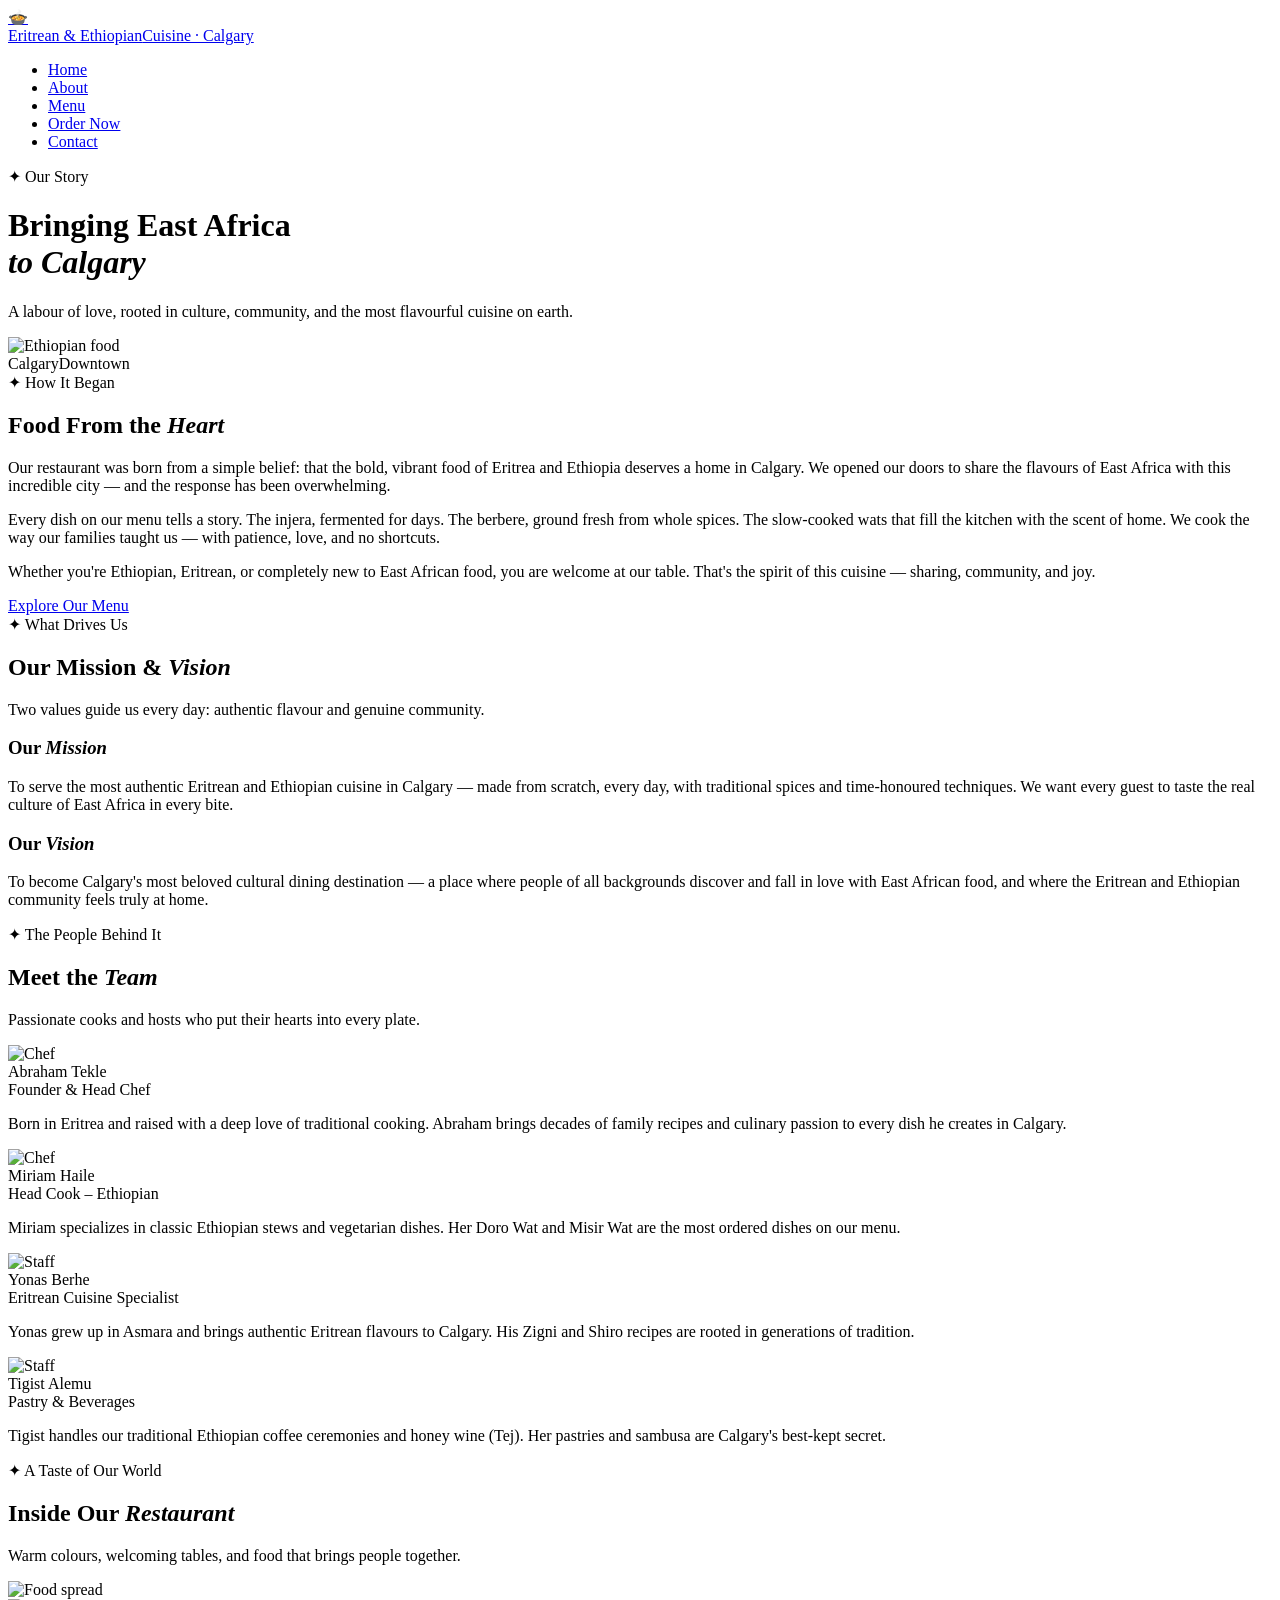
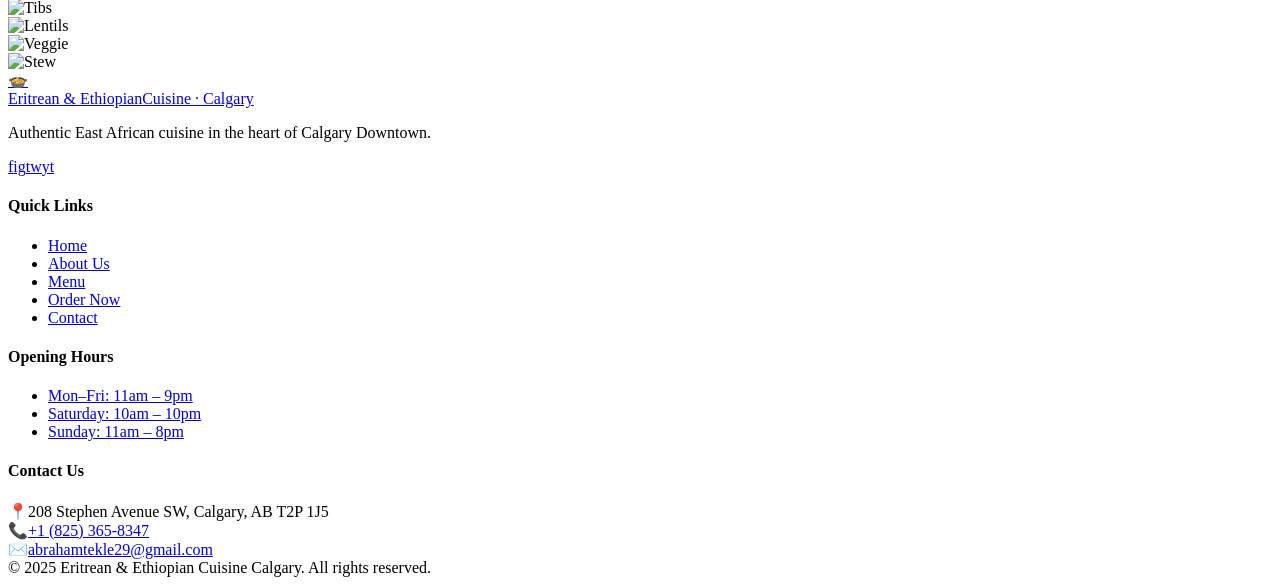
==== about.html @ 9008c28e "Add files via upload" ====
<!DOCTYPE html>
<html lang="en">
<head>
<link rel="stylesheet" href="css/style.css">


<meta charset="UTF-8">
<meta name="viewport" content="width=device-width, initial-scale=1.0">
<title>About Us — Eritrean & Ethiopian Cuisine</title>

</head>
<body>
<nav class="nav" id="nav">
  <a href="index.html" class="logo"><div class="logo-mark">🍲</div><div class="logo-text"><span class="logo-main">Eritrean & Ethiopian</span><span class="logo-sub">Cuisine · Calgary</span></div></a>
  <ul class="nav-links" id="navLinks">
    <li><a href="index.html">Home</a></li><li><a href="about.html" class="active">About</a></li>
    <li><a href="menu.html">Menu</a></li><li><a href="order.html" class="nav-cta">Order Now</a></li><li><a href="contact.html">Contact</a></li>
  </ul>
  <div class="hamburger" onclick="document.getElementById('navLinks').classList.toggle('open')"><span></span><span></span><span></span></div>
</nav>
<div class="flag-stripe"></div>

<div class="page-hero">
  <div class="eyebrow">✦ Our Story</div>
  <h1>Bringing East Africa<br><em>to Calgary</em></h1>
  <p>A labour of love, rooted in culture, community, and the most flavourful cuisine on earth.</p>
</div>

<!-- STORY -->
<section style="background:var(--bg);">
  <div class="story-layout">
    <div class="story-img-wrap reveal">
      <img src="images/hero-bg.jpg" alt="Ethiopian food">
      <div class="story-floater"><span class="num">Calgary</span><span class="lbl">Downtown</span></div>
    </div>
    <div class="story-text reveal">
      <div class="eyebrow">✦ How It Began</div>
      <h2 class="sh">Food From the <em>Heart</em></h2>
      <p>Our restaurant was born from a simple belief: that the bold, vibrant food of Eritrea and Ethiopia deserves a home in Calgary. We opened our doors to share the flavours of East Africa with this incredible city — and the response has been overwhelming.</p>
      <p>Every dish on our menu tells a story. The injera, fermented for days. The berbere, ground fresh from whole spices. The slow-cooked wats that fill the kitchen with the scent of home. We cook the way our families taught us — with patience, love, and no shortcuts.</p>
      <p>Whether you're Ethiopian, Eritrean, or completely new to East African food, you are welcome at our table. That's the spirit of this cuisine — sharing, community, and joy.</p>
      <a href="menu.html" class="btn btn-red" style="margin-top:12px;">Explore Our Menu</a>
    </div>
  </div>
</section>

<!-- MISSION & VISION -->
<section style="background:var(--bg2);">
  <div class="eyebrow reveal">✦ What Drives Us</div>
  <h2 class="sh reveal">Our Mission & <em>Vision</em></h2>
  <p class="section-sub reveal">Two values guide us every day: authentic flavour and genuine community.</p>
  <div class="values-grid">
    <div class="val-card reveal"><h3>Our <em>Mission</em></h3><p>To serve the most authentic Eritrean and Ethiopian cuisine in Calgary — made from scratch, every day, with traditional spices and time-honoured techniques. We want every guest to taste the real culture of East Africa in every bite.</p></div>
    <div class="val-card reveal"><h3>Our <em>Vision</em></h3><p>To become Calgary's most beloved cultural dining destination — a place where people of all backgrounds discover and fall in love with East African food, and where the Eritrean and Ethiopian community feels truly at home.</p></div>
  </div>
</section>

<!-- TEAM -->
<section style="background:var(--bg);">
  <div class="eyebrow reveal">✦ The People Behind It</div>
  <h2 class="sh reveal">Meet the <em>Team</em></h2>
  <p class="section-sub reveal">Passionate cooks and hosts who put their hearts into every plate.</p>
  <div class="team-grid">
    <div class="team-card reveal">
      <div class="team-img"><img src="images/chef-1.jpg" alt="Chef" loading="lazy"></div>
      <div class="team-body"><div class="team-name">Abraham Tekle</div><div class="team-role">Founder & Head Chef</div><p class="team-bio">Born in Eritrea and raised with a deep love of traditional cooking. Abraham brings decades of family recipes and culinary passion to every dish he creates in Calgary.</p></div>
    </div>
    <div class="team-card reveal">
      <div class="team-img"><img src="images/chef-2.jpg" alt="Chef" loading="lazy"></div>
      <div class="team-body"><div class="team-name">Miriam Haile</div><div class="team-role">Head Cook – Ethiopian</div><p class="team-bio">Miriam specializes in classic Ethiopian stews and vegetarian dishes. Her Doro Wat and Misir Wat are the most ordered dishes on our menu.</p></div>
    </div>
    <div class="team-card reveal">
      <div class="team-img"><img src="images/chef-3.jpg" alt="Staff" loading="lazy"></div>
      <div class="team-body"><div class="team-name">Yonas Berhe</div><div class="team-role">Eritrean Cuisine Specialist</div><p class="team-bio">Yonas grew up in Asmara and brings authentic Eritrean flavours to Calgary. His Zigni and Shiro recipes are rooted in generations of tradition.</p></div>
    </div>
    <div class="team-card reveal">
      <div class="team-img"><img src="images/chef-4.jpg" alt="Staff" loading="lazy"></div>
      <div class="team-body"><div class="team-name">Tigist Alemu</div><div class="team-role">Pastry & Beverages</div><p class="team-bio">Tigist handles our traditional Ethiopian coffee ceremonies and honey wine (Tej). Her pastries and sambusa are Calgary's best-kept secret.</p></div>
    </div>
  </div>
</section>

<!-- GALLERY -->
<section style="background:var(--bg2);">
  <div class="eyebrow reveal">✦ A Taste of Our World</div>
  <h2 class="sh reveal">Inside Our <em>Restaurant</em></h2>
  <p class="section-sub reveal">Warm colours, welcoming tables, and food that brings people together.</p>
  <div class="gallery-grid">
    <div class="gal-item reveal"><img src="images/hero-bg.jpg" alt="Food spread" loading="lazy"></div>
    <div class="gal-item reveal"><img src="images/tibs.jpg" alt="Tibs" loading="lazy"></div>
    <div class="gal-item reveal"><img src="images/misir-wat.jpg" alt="Lentils" loading="lazy"></div>
    <div class="gal-item reveal"><img src="images/veggie-combo.jpg" alt="Veggie" loading="lazy"></div>
    <div class="gal-item reveal"><img src="images/shiro.jpg" alt="Stew" loading="lazy"></div>
  </div>
</section>

<footer>
  <div class="footer-grid">
    <div class="footer-brand"><a href="index.html" class="logo"><div class="logo-mark">🍲</div><div class="logo-text"><span class="logo-main">Eritrean & Ethiopian</span><span class="logo-sub">Cuisine · Calgary</span></div></a><p>Authentic East African cuisine in the heart of Calgary Downtown.</p><div class="socials"><a href="#">f</a><a href="#">ig</a><a href="#">tw</a><a href="#">yt</a></div></div>
    <div class="footer-col"><h4>Quick Links</h4><ul><li><a href="index.html">Home</a></li><li><a href="about.html">About Us</a></li><li><a href="menu.html">Menu</a></li><li><a href="order.html">Order Now</a></li><li><a href="contact.html">Contact</a></li></ul></div>
    <div class="footer-col"><h4>Opening Hours</h4><ul><li><a href="#">Mon–Fri: 11am – 9pm</a></li><li><a href="#">Saturday: 10am – 10pm</a></li><li><a href="#">Sunday: 11am – 8pm</a></li></ul></div>
    <div class="footer-col"><h4>Contact Us</h4><div class="fci"><span class="ico">📍</span><span>208 Stephen Avenue SW, Calgary, AB T2P 1J5</span></div><div class="fci"><span class="ico">📞</span><span><a href="tel:+18253658347">+1 (825) 365-8347</a></span></div><div class="fci"><span class="ico">✉️</span><span><a href="mailto:abrahamtekle29@gmail.com">abrahamtekle29@gmail.com</a></span></div></div>
  </div>
  <div class="footer-bottom"><span>© 2025 Eritrean & Ethiopian Cuisine Calgary. All rights reserved.</span></div>
</footer>
<script>
const nav=document.getElementById('nav');window.addEventListener('scroll',()=>nav.classList.toggle('scrolled',scrollY>50));
const obs=new IntersectionObserver(e=>e.forEach((el,i)=>{if(el.isIntersecting)setTimeout(()=>el.target.classList.add('in'),i*80);}),{threshold:.1});
document.querySelectorAll('.reveal').forEach(el=>obs.observe(el));
</script>
</body>
</html>
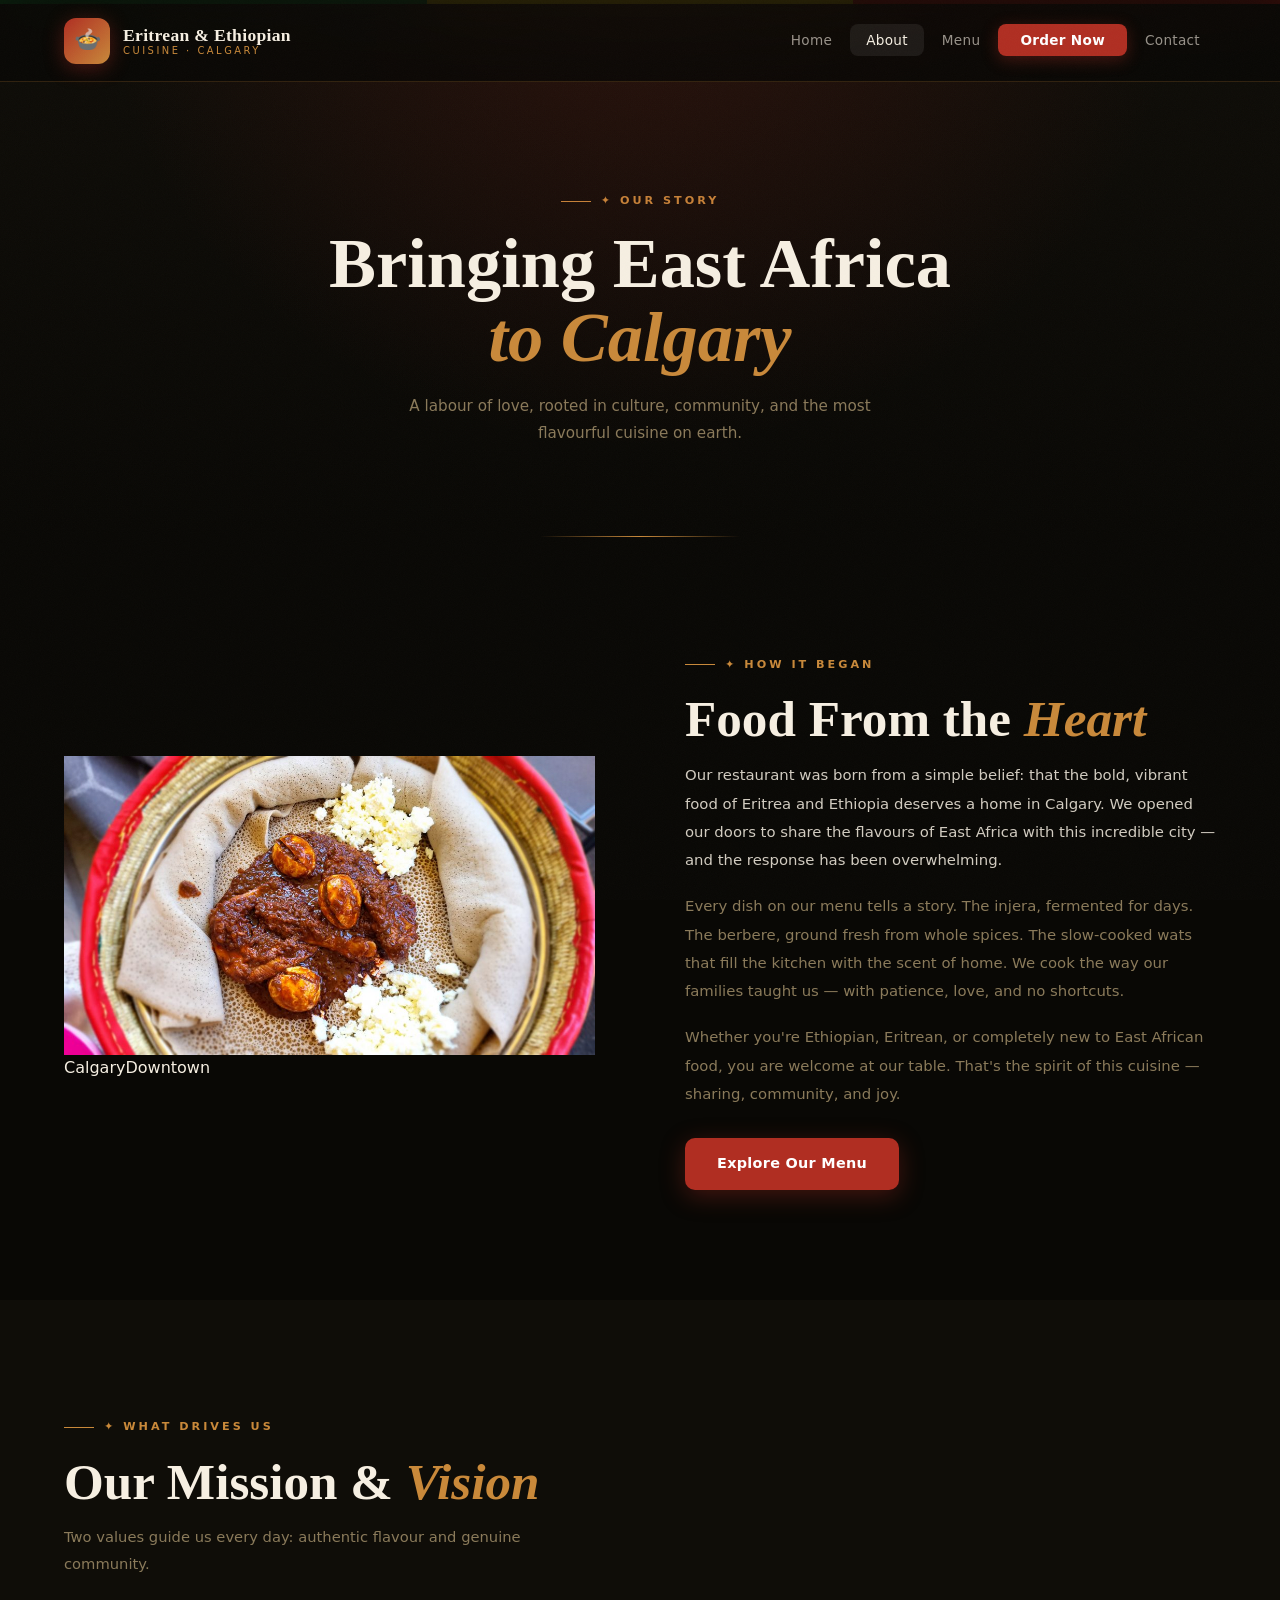
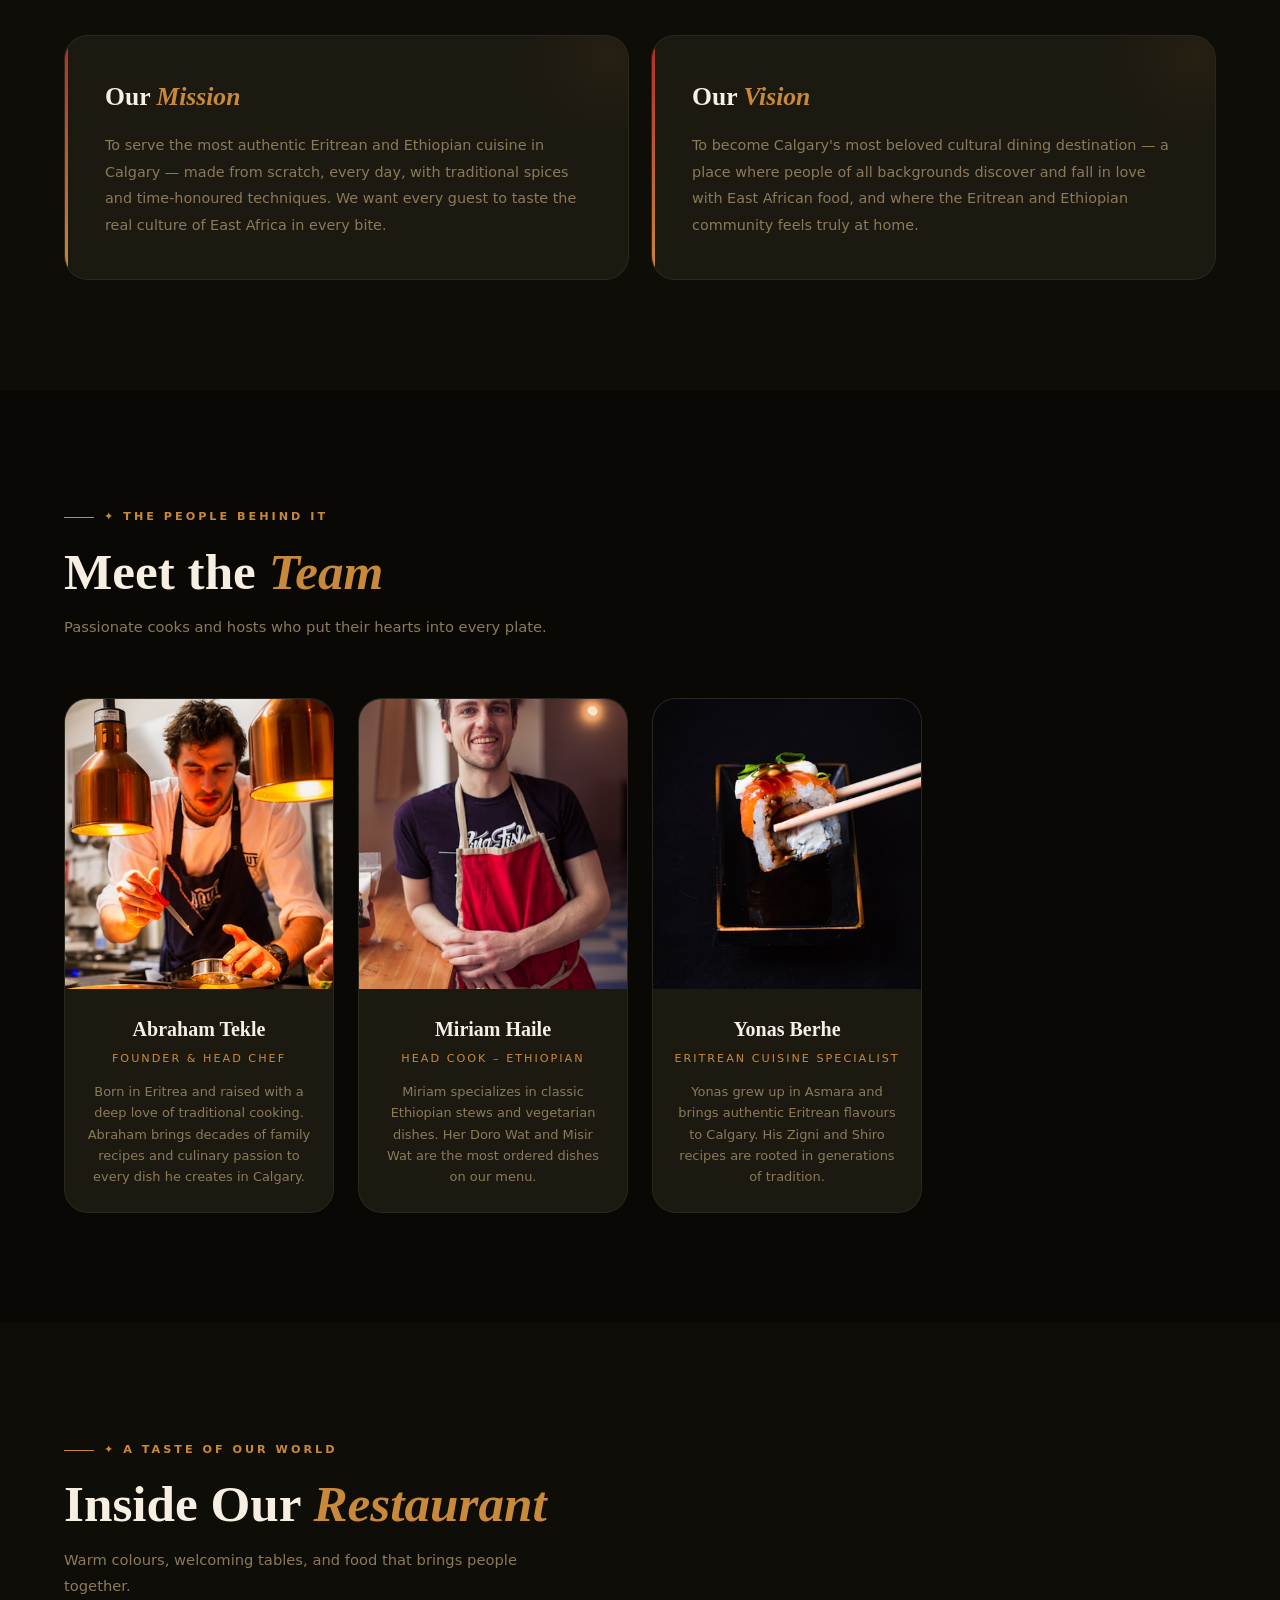
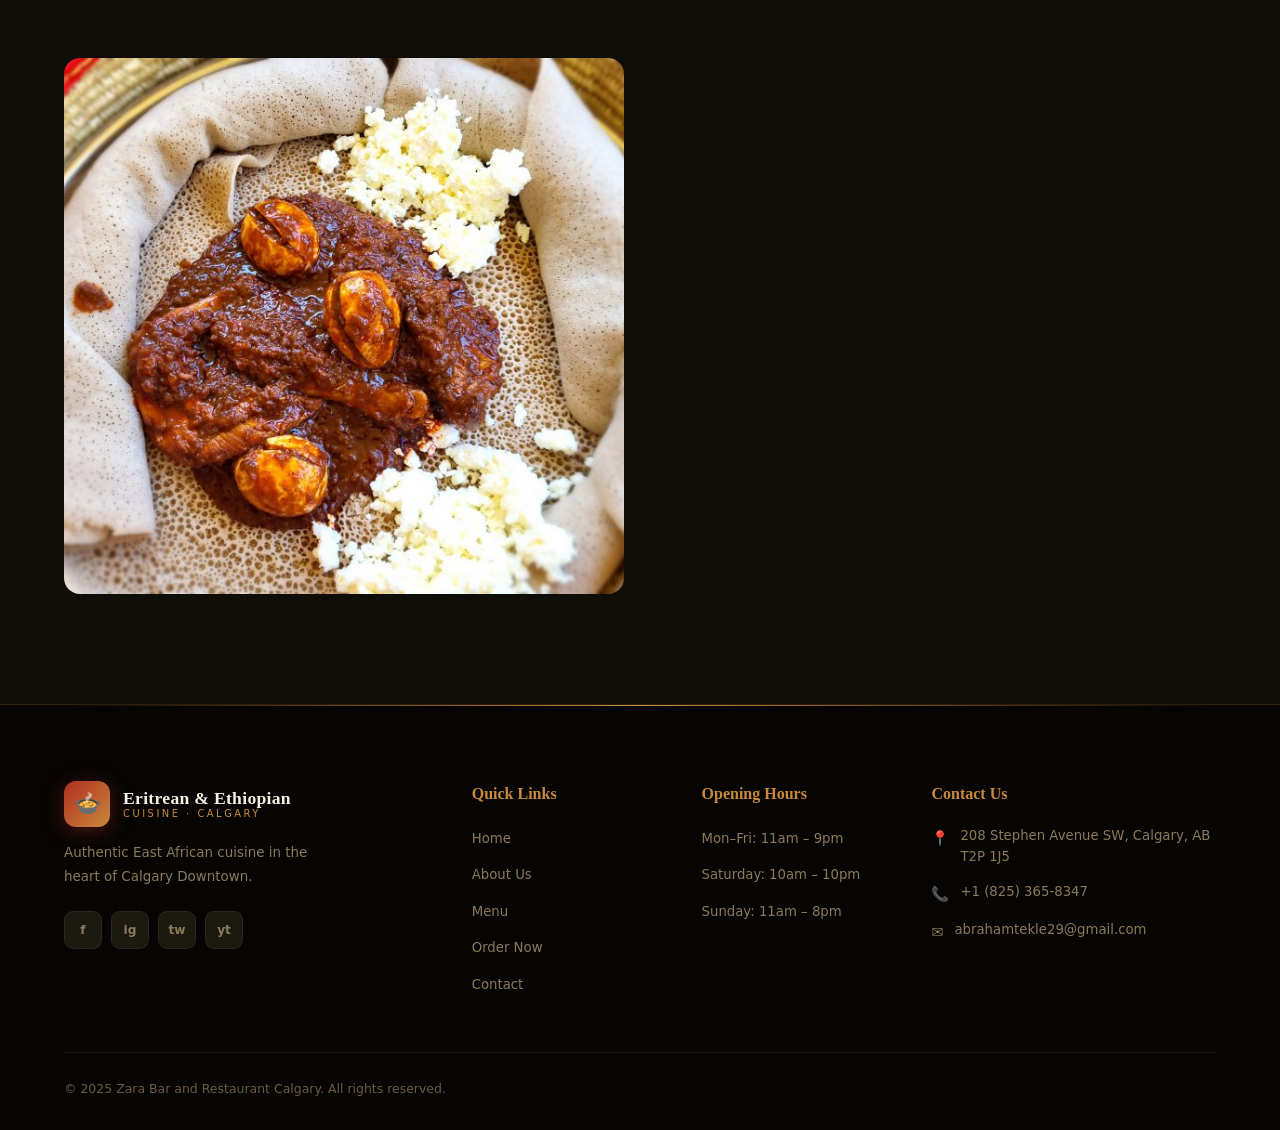
==== commit 0ee2821e: "Update title and footer text in about.html" ====
--- a/about.html
+++ b/about.html
@@ -6,7 +6,7 @@
 
 <meta charset="UTF-8">
 <meta name="viewport" content="width=device-width, initial-scale=1.0">
-<title>About Us — Eritrean & Ethiopian Cuisine</title>
+<title>About Us — Zara Bar and Restaurant Calgary</title>
 
 </head>
 <body>
@@ -30,7 +30,7 @@
 <section style="background:var(--bg);">
   <div class="story-layout">
     <div class="story-img-wrap reveal">
-      <img src="images/hero-bg.jpg" alt="Ethiopian food">
+      <img src="images/hero-bg.jpg" alt="Eritrean food">
       <div class="story-floater"><span class="num">Calgary</span><span class="lbl">Downtown</span></div>
     </div>
     <div class="story-text reveal">
@@ -101,7 +101,7 @@
     <div class="footer-col"><h4>Opening Hours</h4><ul><li><a href="#">Mon–Fri: 11am – 9pm</a></li><li><a href="#">Saturday: 10am – 10pm</a></li><li><a href="#">Sunday: 11am – 8pm</a></li></ul></div>
     <div class="footer-col"><h4>Contact Us</h4><div class="fci"><span class="ico">📍</span><span>208 Stephen Avenue SW, Calgary, AB T2P 1J5</span></div><div class="fci"><span class="ico">📞</span><span><a href="tel:+18253658347">+1 (825) 365-8347</a></span></div><div class="fci"><span class="ico">✉️</span><span><a href="mailto:abrahamtekle29@gmail.com">abrahamtekle29@gmail.com</a></span></div></div>
   </div>
-  <div class="footer-bottom"><span>© 2025 Eritrean & Ethiopian Cuisine Calgary. All rights reserved.</span></div>
+  <div class="footer-bottom"><span>© 2025 Zara Bar and Restaurant Calgary. All rights reserved.</span></div>
 </footer>
 <script>
 const nav=document.getElementById('nav');window.addEventListener('scroll',()=>nav.classList.toggle('scrolled',scrollY>50));
--- a/css/style.css
+++ b/css/style.css
@@ -0,0 +1,547 @@
+/* ============================================================
+   Eritrean & Ethiopian Cuisine — Calgary
+   style.css  |  All pages
+   ============================================================ */
+
+@import url('https://fonts.googleapis.com/css2?family=Playfair+Display:ital,wght@0,400;0,600;0,700;0,900;1,400;1,700&family=Jost:wght@300;400;500;600&display=swap');
+
+/* ── VARIABLES ── */
+:root {
+  --bg:        #090805;
+  --bg2:       #0f0d08;
+  --bg3:       #161310;
+  --card:      #1c1910;
+  --card2:     #221f14;
+  --gold:      #c9893a;
+  --gold-lt:   #e8b86a;
+  --gold-dim:  rgba(201,137,58,.15);
+  --red:       #b02e22;
+  --red-dk:    #8a2318;
+  --red-dim:   rgba(176,46,34,.15);
+  --green:     #2a5424;
+  --cream:     #f6efe2;
+  --cream2:    #e8dcc8;
+  --muted:     #8a7a5a;
+  --muted2:    #6a5c42;
+  --border:    rgba(201,137,58,.2);
+  --border2:   rgba(255,255,255,.06);
+  --border3:   rgba(255,255,255,.03);
+  --font-d:    'Playfair Display', Georgia, serif;
+  --font-b:    'Jost', system-ui, sans-serif;
+  --r:         16px;
+  --r2:        24px;
+  --shadow:    0 32px 80px rgba(0,0,0,.6);
+  --shadow2:   0 8px 32px rgba(0,0,0,.4);
+}
+
+/* ── RESET ── */
+*, *::before, *::after { margin: 0; padding: 0; box-sizing: border-box; }
+html  { scroll-behavior: smooth; }
+body  {
+  font-family: var(--font-b);
+  background: var(--bg);
+  color: var(--cream);
+  line-height: 1.65;
+  overflow-x: hidden;
+}
+img    { display: block; max-width: 100%; }
+a      { text-decoration: none; color: inherit; }
+button { font-family: var(--font-b); cursor: pointer; }
+
+::-webkit-scrollbar        { width: 5px; }
+::-webkit-scrollbar-track  { background: var(--bg); }
+::-webkit-scrollbar-thumb  { background: var(--gold); border-radius: 3px; }
+
+/* ── NOISE GRAIN OVERLAY ── */
+body::before {
+  content: '';
+  position: fixed;
+  inset: 0;
+  z-index: 9999;
+  pointer-events: none;
+  opacity: .025;
+  background-image: url("data:image/svg+xml,%3Csvg viewBox='0 0 256 256' xmlns='http://www.w3.org/2000/svg'%3E%3Cfilter id='n'%3E%3CfeTurbulence type='fractalNoise' baseFrequency='0.85' numOctaves='4' stitchTiles='stitch'/%3E%3C/filter%3E%3Crect width='100%25' height='100%25' filter='url(%23n)'/%3E%3C/svg%3E");
+  background-size: 200px;
+}
+
+/* ── NAVBAR ── */
+.nav {
+  position: fixed; top: 0; left: 0; right: 0; z-index: 900;
+  display: flex; align-items: center; justify-content: space-between;
+  padding: 0 5%; height: 82px;
+  background: rgba(9,8,5,.82);
+  backdrop-filter: blur(28px);
+  border-bottom: 1px solid var(--border);
+  transition: height .35s, background .35s;
+}
+.nav.scrolled { height: 66px; background: rgba(9,8,5,.97); }
+
+.logo        { display: flex; align-items: center; gap: 13px; }
+.logo-mark   {
+  width: 46px; height: 46px; border-radius: 12px; flex-shrink: 0;
+  background: linear-gradient(135deg, var(--red), var(--gold));
+  display: flex; align-items: center; justify-content: center;
+  font-size: 22px;
+  box-shadow: 0 4px 20px rgba(176,46,34,.4);
+}
+.logo-text   { display: flex; flex-direction: column; line-height: 1.15; }
+.logo-main   { font-family: var(--font-d); font-size: 1.1rem; font-weight: 700; color: var(--cream); letter-spacing: .3px; }
+.logo-sub    { font-size: .62rem; color: var(--gold); letter-spacing: 2.5px; text-transform: uppercase; font-weight: 500; }
+
+.nav-links   { display: flex; align-items: center; gap: 2px; list-style: none; }
+.nav-links a {
+  font-size: .85rem; font-weight: 500; letter-spacing: .3px;
+  color: rgba(246,239,226,.6); padding: 8px 16px; border-radius: 8px;
+  transition: color .2s, background .2s;
+}
+.nav-links a:hover,
+.nav-links a.active { color: var(--cream); background: rgba(255,255,255,.07); }
+.nav-cta            { background: var(--red) !important; color: #fff !important; padding: 8px 22px !important; font-weight: 600 !important; border-radius: 8px; box-shadow: 0 4px 16px rgba(176,46,34,.35); }
+.nav-cta:hover      { background: var(--red-dk) !important; transform: translateY(-1px); box-shadow: 0 6px 20px rgba(176,46,34,.5) !important; }
+
+.hamburger      { display: none; flex-direction: column; gap: 5px; }
+.hamburger span { width: 22px; height: 2px; background: var(--cream); border-radius: 2px; transition: .3s; }
+
+/* ── FLAG STRIPE ── */
+.flag-stripe { height: 4px; background: linear-gradient(to right, #078930 33.33%, #FCDD09 33.33% 66.66%, #EF2118 66.66%); }
+
+/* ── SHARED SECTION ── */
+section { padding: 110px 5%; }
+
+.eyebrow        { display: inline-flex; align-items: center; gap: 10px; font-size: .7rem; font-weight: 600; letter-spacing: 3px; text-transform: uppercase; color: var(--gold); margin-bottom: 16px; }
+.eyebrow::before{ content: ''; width: 30px; height: 1px; background: var(--gold); }
+
+h2.sh    { font-family: var(--font-d); font-size: clamp(2.2rem, 4vw, 3.2rem); font-weight: 700; line-height: 1.12; margin-bottom: 14px; }
+h2.sh em { font-style: italic; color: var(--gold); }
+.section-sub { font-size: .92rem; color: var(--muted); max-width: 500px; font-weight: 300; margin-bottom: 58px; line-height: 1.8; }
+
+/* ── BUTTONS ── */
+.btn         { display: inline-flex; align-items: center; gap: 10px; padding: 14px 32px; border-radius: 10px; font-size: .9rem; font-weight: 600; letter-spacing: .3px; transition: all .28s; border: none; }
+.btn-red     { background: var(--red); color: #fff; box-shadow: 0 6px 24px rgba(176,46,34,.35); }
+.btn-red:hover   { background: var(--red-dk); transform: translateY(-3px); box-shadow: 0 12px 32px rgba(176,46,34,.5); }
+.btn-gold    { background: linear-gradient(135deg, var(--gold), var(--gold-lt)); color: var(--bg); font-weight: 700; box-shadow: 0 6px 24px rgba(201,137,58,.3); }
+.btn-gold:hover  { transform: translateY(-3px); box-shadow: 0 12px 32px rgba(201,137,58,.45); }
+.btn-outline { background: transparent; color: var(--cream); border: 1.5px solid rgba(246,239,226,.22); }
+.btn-outline:hover { border-color: var(--gold); color: var(--gold); transform: translateY(-2px); }
+
+/* ── PAGE HERO ── */
+.page-hero {
+  padding: 180px 5% 90px; text-align: center;
+  position: relative; overflow: hidden;
+  background: linear-gradient(to bottom, var(--bg2), var(--bg));
+}
+.page-hero::before {
+  content: ''; position: absolute; inset: 0;
+  background: radial-gradient(ellipse at 50% -10%, rgba(176,46,34,.18) 0%, transparent 60%);
+}
+.page-hero::after {
+  content: ''; position: absolute;
+  bottom: 0; left: 50%; transform: translateX(-50%);
+  width: 200px; height: 1px;
+  background: linear-gradient(to right, transparent, var(--gold), transparent);
+}
+.page-hero .eyebrow { justify-content: center; }
+.page-hero h1        { font-family: var(--font-d); font-size: clamp(2.8rem, 5.5vw, 4.5rem); font-weight: 900; position: relative; line-height: 1.05; }
+.page-hero h1 em     { font-style: italic; color: var(--gold); }
+.page-hero p         { color: var(--muted); font-size: .95rem; max-width: 520px; margin: 18px auto 0; line-height: 1.8; }
+
+/* ── HERO (home) ── */
+.hero     { min-height: 100vh; position: relative; display: flex; align-items: center; overflow: hidden; }
+.hero-bg  {
+  position: absolute; inset: 0; z-index: 0;
+  background:
+    linear-gradient(110deg, rgba(9,8,5,.97) 0%, rgba(9,8,5,.6) 50%, rgba(9,8,5,.88) 100%),
+    url('images/hero-bg.jpg') center/cover no-repeat;
+}
+.hero-glow {
+  position: absolute; inset: 0; z-index: 1;
+  background:
+    radial-gradient(ellipse at 8% 65%,  rgba(176,46,34,.22)  0%, transparent 48%),
+    radial-gradient(ellipse at 88% 12%, rgba(201,137,58,.14)  0%, transparent 42%),
+    radial-gradient(ellipse at 50% 100%, rgba(9,8,5,.8) 0%, transparent 50%);
+}
+.hero-content { position: relative; z-index: 2; padding: 150px 5% 80px; max-width: 760px; }
+
+.hero-tag {
+  display: inline-flex; align-items: center; gap: 8px;
+  background: rgba(201,137,58,.12); border: 1px solid rgba(201,137,58,.3);
+  border-radius: 50px; padding: 7px 18px;
+  font-size: .72rem; font-weight: 600; letter-spacing: 2px; text-transform: uppercase; color: var(--gold);
+  margin-bottom: 28px;
+  animation: fadeUp .7s ease both;
+}
+
+.hero h1        { font-family: var(--font-d); font-size: clamp(3.2rem, 7vw, 6.5rem); font-weight: 900; line-height: 1.0; margin-bottom: 8px; animation: fadeUp .7s .1s ease both; }
+.hero h1 em     { font-style: italic; color: var(--gold); display: block; }
+.hero h1 span   { color: rgba(246,239,226,.55); font-size: clamp(1.6rem, 3vw, 2.8rem); font-weight: 400; display: block; margin-top: 8px; font-style: normal; }
+.hero-sub       { font-size: 1.05rem; color: rgba(246,239,226,.62); max-width: 520px; margin: 22px 0 44px; font-weight: 300; line-height: 1.85; animation: fadeUp .7s .2s ease both; }
+.hero-btns      { display: flex; gap: 14px; flex-wrap: wrap; animation: fadeUp .7s .3s ease both; }
+
+.hero-stats {
+  position: absolute; right: 5%; bottom: 10%; z-index: 2;
+  display: flex; flex-direction: column; gap: 6px;
+  animation: fadeLeft .9s .4s ease both;
+}
+.hero-stats-inner {
+  background: rgba(22,19,16,.85); border: 1px solid var(--border);
+  border-radius: var(--r2); padding: 28px 30px;
+  backdrop-filter: blur(20px);
+  display: flex; gap: 40px;
+}
+.stat .num  { font-family: var(--font-d); font-size: 2.6rem; font-weight: 700; color: var(--gold); display: block; line-height: 1; }
+.stat .lbl  { font-size: .68rem; color: rgba(246,239,226,.4); text-transform: uppercase; letter-spacing: 1.5px; margin-top: 5px; }
+
+.hero-scroll {
+  position: absolute; bottom: 36px; left: 5%; z-index: 2;
+  display: flex; align-items: center; gap: 12px;
+  color: rgba(246,239,226,.3); font-size: .72rem; letter-spacing: 1.5px; text-transform: uppercase;
+  animation: fadeUp 1s .6s ease both;
+}
+.scroll-line {
+  width: 40px; height: 1px; background: rgba(246,239,226,.25);
+  animation: scrollPulse 2s ease infinite;
+}
+@keyframes scrollPulse { 0%,100%{width:40px;opacity:.25} 50%{width:65px;opacity:.7} }
+
+.hero-fade { position: absolute; bottom: 0; left: 0; right: 0; height: 120px; background: linear-gradient(to top, var(--bg2), transparent); z-index: 3; }
+
+/* ── FEATURED DISHES ── */
+.dishes-grid  { display: grid; grid-template-columns: repeat(auto-fill, minmax(300px,1fr)); gap: 24px; }
+.dish-card    {
+  background: var(--card); border: 1px solid var(--border2);
+  border-radius: var(--r2); overflow: hidden;
+  transition: transform .38s, border-color .38s, box-shadow .38s;
+  cursor: pointer;
+}
+.dish-card:hover { transform: translateY(-10px); border-color: var(--border); box-shadow: var(--shadow); }
+
+.dish-img       { height: 240px; overflow: hidden; position: relative; }
+.dish-img img   { width: 100%; height: 100%; object-fit: cover; transition: transform .55s; }
+.dish-card:hover .dish-img img { transform: scale(1.08); }
+.dish-img-overlay {
+  position: absolute; inset: 0;
+  background: linear-gradient(to top, rgba(9,8,5,.7) 0%, transparent 50%);
+}
+
+.badge-wrap  { position: absolute; top: 14px; left: 14px; display: flex; gap: 6px; z-index: 1; }
+.badge       { display: inline-block; font-size: .6rem; font-weight: 700; padding: 4px 11px; border-radius: 50px; text-transform: uppercase; letter-spacing: .8px; backdrop-filter: blur(8px); }
+.bp { background: rgba(176,46,34,.85); color: #fff; }
+.bn { background: rgba(42,84,36,.85); color: #fff; }
+.bs { background: rgba(196,82,0,.85); color: #fff; }
+.bv { background: rgba(42,84,36,.85); color: #fff; }
+.bc { background: rgba(201,137,58,.85); color: var(--bg); }
+
+.dish-body  { padding: 20px 22px; }
+.dish-name  { font-family: var(--font-d); font-size: 1.25rem; font-weight: 700; margin-bottom: 7px; }
+.dish-desc  { font-size: .83rem; color: var(--muted); margin-bottom: 18px; line-height: 1.6; }
+.dish-foot  { display: flex; align-items: center; justify-content: space-between; }
+.dish-price { font-family: var(--font-d); font-size: 1.6rem; font-weight: 700; color: var(--gold); }
+.add-btn    { background: var(--red-dim); border: 1px solid rgba(176,46,34,.35); color: var(--red); padding: 8px 18px; border-radius: 8px; font-size: .8rem; font-weight: 600; transition: .25s; }
+.add-btn:hover { background: var(--red); color: #fff; border-color: var(--red); transform: scale(1.04); }
+.view-all   { text-align: center; margin-top: 52px; }
+
+/* ── WHY CARDS ── */
+.why-grid  { display: grid; grid-template-columns: repeat(auto-fit, minmax(230px,1fr)); gap: 22px; }
+.why-card  {
+  background: var(--card); border: 1px solid var(--border2);
+  border-radius: var(--r2); padding: 38px 28px; text-align: center;
+  transition: transform .32s, border-color .32s, box-shadow .32s;
+  position: relative; overflow: hidden;
+}
+.why-card::before {
+  content: ''; position: absolute; bottom: 0; left: 0; right: 0;
+  height: 3px; background: linear-gradient(to right, var(--red), var(--gold));
+  transform: scaleX(0); transition: transform .35s;
+}
+.why-card:hover { border-color: var(--border); transform: translateY(-6px); box-shadow: var(--shadow2); }
+.why-card:hover::before { transform: scaleX(1); }
+.why-icon  { width: 68px; height: 68px; background: linear-gradient(135deg, var(--red-dim), var(--gold-dim)); border: 1px solid var(--border); border-radius: 18px; display: flex; align-items: center; justify-content: center; font-size: 28px; margin: 0 auto 22px; transition: transform .32s; }
+.why-card:hover .why-icon { transform: scale(1.1) rotate(5deg); }
+.why-card h3 { font-family: var(--font-d); font-size: 1.15rem; margin-bottom: 10px; font-weight: 700; }
+.why-card p  { font-size: .83rem; color: var(--muted); line-height: 1.7; }
+
+/* ── TESTIMONIALS ── */
+.test-grid   { display: grid; grid-template-columns: repeat(auto-fit, minmax(310px,1fr)); gap: 22px; }
+.test-card   {
+  background: var(--card); border: 1px solid var(--border2);
+  border-radius: var(--r2); padding: 32px; position: relative;
+  transition: border-color .3s, box-shadow .3s;
+}
+.test-card:hover { border-color: var(--border); box-shadow: var(--shadow2); }
+.quote-icon  { font-family: var(--font-d); font-size: 6rem; color: var(--gold); opacity: .15; position: absolute; top: 10px; left: 22px; line-height: 1; }
+.stars       { color: var(--gold); font-size: .9rem; margin-bottom: 16px; letter-spacing: 2px; }
+.test-text   { font-size: .9rem; color: rgba(246,239,226,.75); line-height: 1.8; margin-bottom: 22px; font-style: italic; font-weight: 300; }
+.reviewer    { display: flex; align-items: center; gap: 13px; }
+.rev-av      { width: 46px; height: 46px; border-radius: 50%; background: linear-gradient(135deg, var(--red), var(--gold)); display: flex; align-items: center; justify-content: center; font-weight: 700; font-size: .88rem; flex-shrink: 0; }
+.rev-name    { font-weight: 600; font-size: .9rem; }
+.rev-title   { font-size: .75rem; color: var(--muted); }
+
+/* ── MENU PAGE ── */
+.filter-bar  { display: flex; gap: 10px; flex-wrap: wrap; margin-bottom: 58px; }
+.ftab        { display: inline-flex; align-items: center; gap: 8px; background: var(--card); border: 1px solid var(--border2); color: var(--muted); padding: 10px 22px; border-radius: 50px; font-family: var(--font-b); font-size: .85rem; font-weight: 500; transition: all .25s; }
+.ftab:hover  { border-color: var(--border); color: var(--cream); }
+.ftab.active { background: var(--red); border-color: var(--red); color: #fff; box-shadow: 0 4px 16px rgba(176,46,34,.35); }
+
+.menu-cat    { margin-bottom: 72px; }
+.cat-header  { display: flex; align-items: center; gap: 16px; margin-bottom: 28px; padding-bottom: 16px; border-bottom: 1px solid var(--border2); position: relative; }
+.cat-header::after { content: ''; position: absolute; bottom: -1px; left: 0; width: 60px; height: 2px; background: linear-gradient(to right, var(--red), var(--gold)); }
+.cat-icon    { font-size: 2rem; }
+.cat-title   { font-family: var(--font-d); font-size: 2rem; font-weight: 700; }
+.cat-title span { color: var(--gold); }
+.item-count  { margin-left: auto; font-size: .78rem; color: var(--muted); background: var(--border3); border: 1px solid var(--border2); padding: 5px 14px; border-radius: 50px; }
+
+.menu-grid   { display: grid; grid-template-columns: repeat(auto-fill, minmax(290px,1fr)); gap: 20px; }
+.mi          { background: var(--card); border: 1px solid var(--border2); border-radius: var(--r2); overflow: hidden; display: flex; flex-direction: column; transition: transform .32s, border-color .32s, box-shadow .32s; }
+.mi:hover    { transform: translateY(-7px); border-color: var(--border); box-shadow: var(--shadow); }
+.mi-img      { height: 200px; overflow: hidden; position: relative; }
+.mi-img img  { width: 100%; height: 100%; object-fit: cover; transition: transform .55s; }
+.mi:hover .mi-img img { transform: scale(1.08); }
+.mi-img-overlay { position: absolute; inset: 0; background: linear-gradient(to top, rgba(9,8,5,.55) 0%, transparent 55%); }
+.mi-body     { padding: 18px 20px; flex: 1; display: flex; flex-direction: column; }
+.mi-name     { font-family: var(--font-d); font-size: 1.1rem; font-weight: 700; margin-bottom: 4px; }
+.mi-amh      { font-size: .72rem; color: var(--gold); margin-bottom: 8px; letter-spacing: .5px; opacity: .85; }
+.mi-desc     { font-size: .81rem; color: var(--muted); line-height: 1.6; flex: 1; margin-bottom: 16px; }
+.mi-foot     { display: flex; align-items: center; justify-content: space-between; }
+.mi-price    { font-family: var(--font-d); font-size: 1.45rem; font-weight: 700; color: var(--gold); }
+.cart-btn    { background: var(--red-dim); border: 1px solid rgba(176,46,34,.3); color: var(--red); padding: 7px 16px; border-radius: 8px; font-size: .79rem; font-weight: 600; transition: .22s; }
+.cart-btn:hover { background: var(--red); color: #fff; border-color: var(--red); }
+.cart-btn.added { background: rgba(42,84,36,.3); border-color: #2a5424; color: #6abf5e; }
+[data-cat].hidden { display: none; }
+
+.cart-float       { position: fixed; bottom: 28px; right: 28px; background: var(--red); color: #fff; padding: 13px 24px; border-radius: 50px; font-size: .9rem; font-weight: 600; z-index: 999; display: none; align-items: center; gap: 10px; box-shadow: 0 8px 28px rgba(176,46,34,.5); transition: all .3s; text-decoration: none; }
+.cart-float:hover { background: var(--red-dk); transform: translateY(-3px) scale(1.03); }
+.cart-float.show  { display: flex; }
+.cart-count       { background: #fff; color: var(--red); width: 22px; height: 22px; border-radius: 50%; display: flex; align-items: center; justify-content: center; font-size: .73rem; font-weight: 800; }
+
+/* ── ABOUT PAGE ── */
+.story-layout   { display: grid; grid-template-columns: 1fr 1fr; gap: 90px; align-items: center; }
+.story-img-wrap { position: relative; }
+.story-img-main { width: 100%; height: 520px; object-fit: cover; border-radius: var(--r2); }
+.story-img-accent {
+  position: absolute; bottom: -24px; right: -24px;
+  width: 200px; height: 200px; border-radius: var(--r2);
+  object-fit: cover; border: 4px solid var(--bg);
+  box-shadow: var(--shadow2);
+}
+.story-badge {
+  position: absolute; top: 28px; left: -20px;
+  background: linear-gradient(135deg, var(--red), var(--gold));
+  border-radius: 14px; padding: 18px 22px; text-align: center;
+  box-shadow: 0 12px 36px rgba(176,46,34,.45);
+}
+.story-badge .num { font-family: var(--font-d); font-size: 2.2rem; font-weight: 700; color: #fff; display: block; line-height: 1; }
+.story-badge .lbl { font-size: .65rem; color: rgba(255,255,255,.8); text-transform: uppercase; letter-spacing: 1.5px; }
+.story-text p    { color: var(--muted); line-height: 1.9; margin-bottom: 18px; font-size: .93rem; font-weight: 300; }
+.story-text p:first-of-type { color: rgba(246,239,226,.85); font-weight: 400; }
+
+.values-grid { display: grid; grid-template-columns: 1fr 1fr; gap: 22px; }
+.val-card    { background: var(--card); border: 1px solid var(--border2); border-radius: var(--r2); padding: 40px; position: relative; overflow: hidden; transition: border-color .3s, box-shadow .3s; }
+.val-card::before { content: ''; position: absolute; top: 0; left: 0; width: 3px; height: 100%; background: linear-gradient(to bottom, var(--red), var(--gold)); }
+.val-card::after  { content: ''; position: absolute; top: -60px; right: -60px; width: 160px; height: 160px; border-radius: 50%; background: radial-gradient(circle, rgba(201,137,58,.06) 0%, transparent 70%); }
+.val-card:hover   { border-color: var(--border); box-shadow: var(--shadow2); }
+.val-card h3      { font-family: var(--font-d); font-size: 1.6rem; margin-bottom: 14px; font-weight: 700; }
+.val-card h3 em   { font-style: italic; color: var(--gold); }
+.val-card p       { color: var(--muted); line-height: 1.85; font-size: .9rem; font-weight: 300; }
+
+.team-grid   { display: grid; grid-template-columns: repeat(auto-fill, minmax(245px,1fr)); gap: 24px; }
+.team-card   { background: var(--card); border: 1px solid var(--border2); border-radius: var(--r2); overflow: hidden; transition: transform .38s, border-color .38s, box-shadow .38s; text-align: center; }
+.team-card:hover { transform: translateY(-10px); border-color: var(--border); box-shadow: var(--shadow); }
+.team-img    { height: 290px; overflow: hidden; position: relative; }
+.team-img img{ width: 100%; height: 100%; object-fit: cover; transition: transform .55s; }
+.team-card:hover .team-img img { transform: scale(1.07); }
+.team-img-overlay { position: absolute; inset: 0; background: linear-gradient(to top, rgba(9,8,5,.65) 0%, transparent 50%); }
+.team-body   { padding: 24px 20px; }
+.team-name   { font-family: var(--font-d); font-size: 1.25rem; font-weight: 700; margin-bottom: 4px; }
+.team-role   { color: var(--gold); font-size: .7rem; text-transform: uppercase; letter-spacing: 2px; margin-bottom: 12px; font-weight: 500; }
+.team-bio    { font-size: .81rem; color: var(--muted); line-height: 1.65; font-weight: 300; }
+
+.gallery-grid { display: grid; grid-template-columns: 2fr 1fr 1fr; grid-template-rows: 260px 260px; gap: 16px; }
+.gal-item     { border-radius: var(--r); overflow: hidden; position: relative; }
+.gal-item:first-child { grid-row: 1/3; }
+.gal-item img { width: 100%; height: 100%; object-fit: cover; transition: transform .55s; }
+.gal-item:hover img { transform: scale(1.07); }
+.gal-overlay  { position: absolute; inset: 0; background: rgba(9,8,5,.25); transition: opacity .35s; }
+.gal-item:hover .gal-overlay { opacity: 0; }
+
+/* ── ORDER PAGE ── */
+.order-wrap   { padding: 140px 5% 100px; background: var(--bg); }
+.order-layout { display: grid; grid-template-columns: 1.4fr 1fr; gap: 40px; align-items: start; }
+
+.step-card    { background: var(--card); border: 1px solid var(--border2); border-radius: var(--r2); overflow: hidden; margin-bottom: 24px; transition: border-color .3s; }
+.step-card:hover { border-color: var(--border); }
+.step-head    { padding: 24px 28px; border-bottom: 1px solid var(--border2); display: flex; align-items: center; gap: 14px; background: rgba(255,255,255,.02); }
+.step-num     { width: 32px; height: 32px; background: linear-gradient(135deg, var(--red), var(--gold)); border-radius: 50%; display: flex; align-items: center; justify-content: center; font-size: .82rem; font-weight: 700; color: #fff; flex-shrink: 0; box-shadow: 0 4px 14px rgba(176,46,34,.35); }
+.step-head h3 { font-family: var(--font-d); font-size: 1.3rem; font-weight: 700; }
+.step-body    { padding: 28px; }
+
+.form-group         { margin-bottom: 18px; }
+.form-group label   { display: block; font-size: .78rem; font-weight: 500; color: rgba(246,239,226,.55); margin-bottom: 7px; letter-spacing: .4px; text-transform: uppercase; }
+.form-group input,
+.form-group select,
+.form-group textarea {
+  width: 100%; background: rgba(255,255,255,.04); border: 1px solid rgba(255,255,255,.08);
+  border-radius: 10px; padding: 12px 16px; color: var(--cream);
+  font-family: var(--font-b); font-size: .88rem; outline: none;
+  transition: border-color .25s, background .25s, box-shadow .25s;
+}
+.form-group input:focus,
+.form-group select:focus,
+.form-group textarea:focus { border-color: var(--gold); background: rgba(201,137,58,.05); box-shadow: 0 0 0 3px rgba(201,137,58,.1); }
+.form-group select option { background: var(--bg3); }
+.form-group textarea      { height: 105px; resize: vertical; }
+.form-row   { display: grid; grid-template-columns: 1fr 1fr; gap: 16px; }
+
+.food-checks { display: grid; grid-template-columns: 1fr 1fr; gap: 10px; margin-top: 6px; }
+.fcheck      { display: flex; align-items: center; gap: 10px; background: rgba(255,255,255,.03); border: 1px solid rgba(255,255,255,.06); border-radius: 10px; padding: 11px 14px; cursor: pointer; transition: .22s; }
+.fcheck:hover{ border-color: var(--border); background: var(--gold-dim); }
+.fcheck input[type="checkbox"] { width: 16px; height: 16px; accent-color: var(--red); cursor: pointer; flex-shrink: 0; }
+.fcheck label{ font-size: .81rem; cursor: pointer; color: rgba(246,239,226,.72); flex: 1; }
+.fcheck .fp  { margin-left: auto; font-size: .79rem; color: var(--gold); font-weight: 600; flex-shrink: 0; }
+
+.pay-opts    { display: flex; gap: 12px; margin-bottom: 18px; }
+.pay-opt     { flex: 1; display: flex; align-items: center; gap: 10px; background: rgba(255,255,255,.03); border: 2px solid rgba(255,255,255,.07); border-radius: 12px; padding: 14px 16px; cursor: pointer; font-size: .85rem; font-weight: 500; transition: .25s; }
+.pay-opt:hover { border-color: var(--border); }
+.pay-opt.sel { border-color: var(--gold); background: var(--gold-dim); }
+.pay-opt input[type="radio"] { accent-color: var(--red); }
+.card-fields      { display: none; }
+.card-fields.show { display: block; }
+
+.submit-btn  { width: 100%; background: linear-gradient(135deg, var(--red), var(--red-dk)); color: #fff; border: none; padding: 16px; border-radius: 12px; font-family: var(--font-b); font-size: .98rem; font-weight: 700; letter-spacing: .4px; transition: all .3s; display: flex; align-items: center; justify-content: center; gap: 10px; margin-top: 10px; box-shadow: 0 6px 24px rgba(176,46,34,.35); }
+.submit-btn:hover { transform: translateY(-3px); box-shadow: 0 14px 36px rgba(176,46,34,.5); }
+
+.summary-panel { position: sticky; top: 100px; }
+.sum-card    { background: var(--card); border: 1px solid var(--border2); border-radius: var(--r2); overflow: hidden; margin-bottom: 20px; }
+.sum-head    { padding: 22px 24px; background: rgba(176,46,34,.12); border-bottom: 1px solid rgba(176,46,34,.15); }
+.sum-head h3 { font-family: var(--font-d); font-size: 1.15rem; font-weight: 700; }
+.sum-items   { padding: 18px 24px; min-height: 120px; }
+.sum-item    { display: flex; justify-content: space-between; align-items: center; padding: 10px 0; border-bottom: 1px solid rgba(255,255,255,.04); font-size: .86rem; }
+.sum-item:last-child { border-bottom: none; }
+.sname       { color: rgba(246,239,226,.8); }
+.sprice      { color: var(--gold); font-weight: 600; }
+.sum-empty   { text-align: center; color: var(--muted); font-size: .84rem; padding: 20px 0; line-height: 1.7; }
+.sum-totals  { padding: 16px 24px; background: rgba(255,255,255,.02); border-top: 1px solid var(--border2); }
+.trow        { display: flex; justify-content: space-between; font-size: .85rem; margin-bottom: 8px; color: var(--muted); }
+.trow.grand  { font-size: 1.12rem; font-weight: 700; color: var(--cream); margin-top: 12px; padding-top: 12px; border-top: 1px solid rgba(255,255,255,.06); }
+.trow.grand span:last-child { color: var(--gold); }
+.info-card   { background: var(--card); border: 1px solid var(--border2); border-radius: var(--r); padding: 20px 24px; }
+.info-card h4{ font-size: .8rem; font-weight: 600; margin-bottom: 13px; color: rgba(246,239,226,.55); text-transform: uppercase; letter-spacing: 1px; }
+.irow        { display: flex; align-items: center; gap: 10px; font-size: .81rem; color: var(--muted); margin-bottom: 9px; }
+
+/* ── CONTACT PAGE ── */
+.contact-layout { display: grid; grid-template-columns: 1.1fr 1fr; gap: 50px; align-items: start; }
+.fc      { background: var(--card); border: 1px solid var(--border2); border-radius: var(--r2); overflow: hidden; }
+.fc-top  { padding: 32px; background: linear-gradient(135deg, rgba(176,46,34,.13), rgba(201,137,58,.08)); border-bottom: 1px solid var(--border2); }
+.fc-top h2 { font-family: var(--font-d); font-size: 1.7rem; margin-bottom: 8px; font-weight: 700; }
+.fc-top p  { color: var(--muted); font-size: .86rem; line-height: 1.7; }
+.fc-body   { padding: 30px; }
+.send-btn  { width: 100%; background: linear-gradient(135deg, var(--red), var(--red-dk)); color: #fff; border: none; padding: 15px; border-radius: 12px; font-family: var(--font-b); font-size: .95rem; font-weight: 700; letter-spacing: .3px; transition: all .3s; display: flex; align-items: center; justify-content: center; gap: 9px; margin-top: 6px; box-shadow: 0 6px 24px rgba(176,46,34,.3); }
+.send-btn:hover { transform: translateY(-2px); box-shadow: 0 12px 32px rgba(176,46,34,.45); }
+.send-btn.sent  { background: linear-gradient(135deg, #2d6a4f, #1a4731); box-shadow: none; }
+
+.info-panel { display: flex; flex-direction: column; gap: 20px; }
+.ib         { background: var(--card); border: 1px solid var(--border2); border-radius: var(--r2); padding: 28px; transition: border-color .3s, box-shadow .3s; }
+.ib:hover   { border-color: var(--border); box-shadow: var(--shadow2); }
+.ib h3      { font-family: var(--font-d); font-size: 1.12rem; margin-bottom: 18px; font-weight: 700; display: flex; align-items: center; gap: 10px; }
+.ient       { display: flex; align-items: flex-start; gap: 14px; margin-bottom: 14px; }
+.ient:last-child { margin-bottom: 0; }
+.ient-ico   { width: 38px; height: 38px; background: linear-gradient(135deg, var(--red-dim), var(--gold-dim)); border: 1px solid var(--border2); border-radius: 10px; display: flex; align-items: center; justify-content: center; font-size: .92rem; flex-shrink: 0; }
+.ient-txt strong { display: block; font-size: .88rem; color: rgba(246,239,226,.9); margin-bottom: 3px; font-weight: 600; }
+.ient-txt span   { font-size: .81rem; color: var(--muted); line-height: 1.6; }
+.ient-txt a      { color: var(--gold); transition: color .2s; }
+.ient-txt a:hover{ color: var(--gold-lt); }
+
+.hrs-grid    { display: grid; grid-template-columns: 1fr 1fr; gap: 8px; }
+.hr-row      { background: rgba(255,255,255,.03); border-radius: 10px; padding: 11px 14px; font-size: .81rem; border: 1px solid transparent; transition: border-color .2s; }
+.hr-row:hover{ border-color: var(--border2); }
+.hr-row .day { color: var(--muted); margin-bottom: 3px; font-size: .74rem; text-transform: uppercase; letter-spacing: .5px; }
+.hr-row .time{ color: rgba(246,239,226,.85); font-weight: 500; }
+.hr-row.today{ border-color: rgba(201,137,58,.25); background: var(--gold-dim); }
+.today-dot   { display: inline-block; background: rgba(201,137,58,.22); color: var(--gold); font-size: .62rem; padding: 2px 8px; border-radius: 50px; margin-left: 6px; font-weight: 600; letter-spacing: .5px; }
+
+.map-card  { background: var(--card); border: 1px solid var(--border2); border-radius: var(--r2); overflow: hidden; }
+.map-hdr   { padding: 16px 20px; border-bottom: 1px solid var(--border2); font-size: .82rem; font-weight: 600; color: rgba(246,239,226,.6); display: flex; align-items: center; gap: 8px; }
+.map-body  { height: 220px; background: radial-gradient(circle at 50% 60%, rgba(22,19,16,1), rgba(9,8,5,1)); display: flex; flex-direction: column; align-items: center; justify-content: center; gap: 12px; position: relative; overflow: hidden; }
+.map-body::before { content: ''; position: absolute; inset: 0; background-image: radial-gradient(rgba(201,137,58,.08) 1px, transparent 1px); background-size: 28px 28px; }
+.map-pin   { font-size: 2.8rem; animation: bounce 2s ease infinite; position: relative; z-index: 1; }
+.map-body p{ font-size: .83rem; color: var(--muted); text-align: center; line-height: 1.6; position: relative; z-index: 1; }
+.map-link  { display: inline-flex; align-items: center; gap: 6px; font-size: .79rem; color: var(--gold); background: var(--gold-dim); border: 1px solid rgba(201,137,58,.25); border-radius: 50px; padding: 7px 18px; transition: .22s; position: relative; z-index: 1; font-weight: 500; }
+.map-link:hover { background: rgba(201,137,58,.25); transform: translateY(-1px); }
+
+/* ── TOAST ── */
+.toast      { position: fixed; bottom: 28px; left: 50%; transform: translateX(-50%) translateY(120px); background: #2d6a4f; color: #fff; padding: 14px 28px; border-radius: 50px; font-size: .88rem; font-weight: 600; z-index: 1000; transition: transform .42s cubic-bezier(.34,1.56,.64,1); display: flex; align-items: center; gap: 10px; box-shadow: 0 8px 28px rgba(0,0,0,.4); }
+.toast.show { transform: translateX(-50%) translateY(0); }
+
+/* ── MODAL ── */
+.modal-overlay      { display: none; position: fixed; inset: 0; background: rgba(0,0,0,.85); z-index: 2000; align-items: center; justify-content: center; backdrop-filter: blur(6px); }
+.modal-overlay.show { display: flex; }
+.modal       { background: var(--card); border: 1px solid var(--border); border-radius: var(--r2); padding: 52px 42px; text-align: center; max-width: 420px; width: 90%; animation: mIn .4s cubic-bezier(.34,1.56,.64,1); box-shadow: var(--shadow); }
+.modal-ic    { font-size: 4rem; margin-bottom: 20px; }
+.modal h2    { font-family: var(--font-d); font-size: 2rem; margin-bottom: 12px; font-weight: 700; }
+.modal p     { color: var(--muted); font-size: .9rem; line-height: 1.75; margin-bottom: 30px; font-weight: 300; }
+.modal-close { background: var(--red); color: #fff; border: none; padding: 13px 30px; border-radius: 10px; font-size: .95rem; font-weight: 700; cursor: pointer; transition: .25s; box-shadow: 0 6px 20px rgba(176,46,34,.35); }
+.modal-close:hover { background: var(--red-dk); transform: translateY(-2px); }
+
+/* ── FOOTER ── */
+footer         { background: #060504; border-top: 1px solid var(--border); padding: 76px 5% 30px; position: relative; overflow: hidden; }
+footer::before { content: ''; position: absolute; top: 0; left: 5%; right: 5%; height: 1px; background: linear-gradient(to right, transparent, var(--gold), transparent); }
+.footer-grid   { display: grid; grid-template-columns: 2fr 1fr 1fr 1.6fr; gap: 52px; margin-bottom: 55px; }
+.footer-brand p{ font-size: .84rem; color: var(--muted); margin: 14px 0 22px; line-height: 1.8; max-width: 270px; font-weight: 300; }
+.socials       { display: flex; gap: 9px; }
+.socials a     { width: 38px; height: 38px; background: var(--card); border: 1px solid var(--border2); border-radius: 9px; display: flex; align-items: center; justify-content: center; font-size: .76rem; color: var(--muted); font-weight: 700; transition: .25s; }
+.socials a:hover { background: var(--red); border-color: var(--red); color: #fff; transform: translateY(-2px); }
+.footer-col h4   { font-family: var(--font-d); font-size: 1rem; color: var(--gold); margin-bottom: 18px; font-weight: 600; }
+.footer-col ul   { list-style: none; display: flex; flex-direction: column; gap: 10px; }
+.footer-col ul li a { font-size: .83rem; color: var(--muted); transition: color .2s; font-weight: 300; }
+.footer-col ul li a:hover { color: var(--cream); }
+.fci       { display: flex; align-items: flex-start; gap: 11px; margin-bottom: 13px; }
+.fci .ico  { font-size: .9rem; margin-top: 2px; flex-shrink: 0; }
+.fci span  { font-size: .83rem; color: var(--muted); line-height: 1.6; font-weight: 300; }
+.fci a     { color: var(--muted); transition: color .2s; }
+.fci a:hover { color: var(--gold); }
+.footer-bottom { border-top: 1px solid var(--border2); padding-top: 26px; display: flex; justify-content: space-between; font-size: .78rem; color: var(--muted2); flex-wrap: wrap; gap: 10px; font-weight: 300; }
+
+/* ── ANIMATIONS ── */
+@keyframes fadeUp   { from { opacity:0; transform:translateY(32px)  } to { opacity:1; transform:none } }
+@keyframes fadeLeft { from { opacity:0; transform:translateX(32px)  } to { opacity:1; transform:none } }
+@keyframes bounce   { 0%,100%{transform:translateY(0)} 50%{transform:translateY(-14px)} }
+@keyframes mIn      { from { opacity:0; transform:scale(.88) } to { opacity:1; transform:none } }
+
+.reveal     { opacity: 0; transform: translateY(30px); transition: opacity .65s, transform .65s; }
+.reveal.in  { opacity: 1; transform: none; }
+
+/* ── DIVIDER ── */
+.gold-divider { width: 60px; height: 2px; background: linear-gradient(to right, var(--red), var(--gold)); border-radius: 2px; margin: 0 0 48px; }
+
+/* ── RESPONSIVE ── */
+@media (max-width: 1100px) {
+  .hero-stats { display: none; }
+}
+@media (max-width: 960px) {
+  .footer-grid    { grid-template-columns: 1fr 1fr; }
+  .story-layout,
+  .values-grid    { grid-template-columns: 1fr; gap: 50px; }
+  .gallery-grid   { grid-template-columns: 1fr 1fr; grid-template-rows: auto; }
+  .gal-item:first-child { grid-row: auto; }
+  .order-layout,
+  .contact-layout { grid-template-columns: 1fr; }
+  .summary-panel  { position: static; }
+  .story-img-accent { display: none; }
+}
+@media (max-width: 640px) {
+  .nav-links { display: none; }
+  .nav-links.open {
+    display: flex; flex-direction: column;
+    position: fixed; top: 82px; left: 0; right: 0;
+    background: rgba(9,8,5,.98);
+    padding: 20px 5%; gap: 4px;
+    border-bottom: 1px solid var(--border);
+    z-index: 899;
+  }
+  .hamburger    { display: flex; }
+  .footer-grid  { grid-template-columns: 1fr; }
+  .form-row,
+  .food-checks  { grid-template-columns: 1fr; }
+  .pay-opts     { flex-direction: column; }
+  section       { padding: 75px 5%; }
+  .hero-content { padding: 130px 5% 70px; }
+}
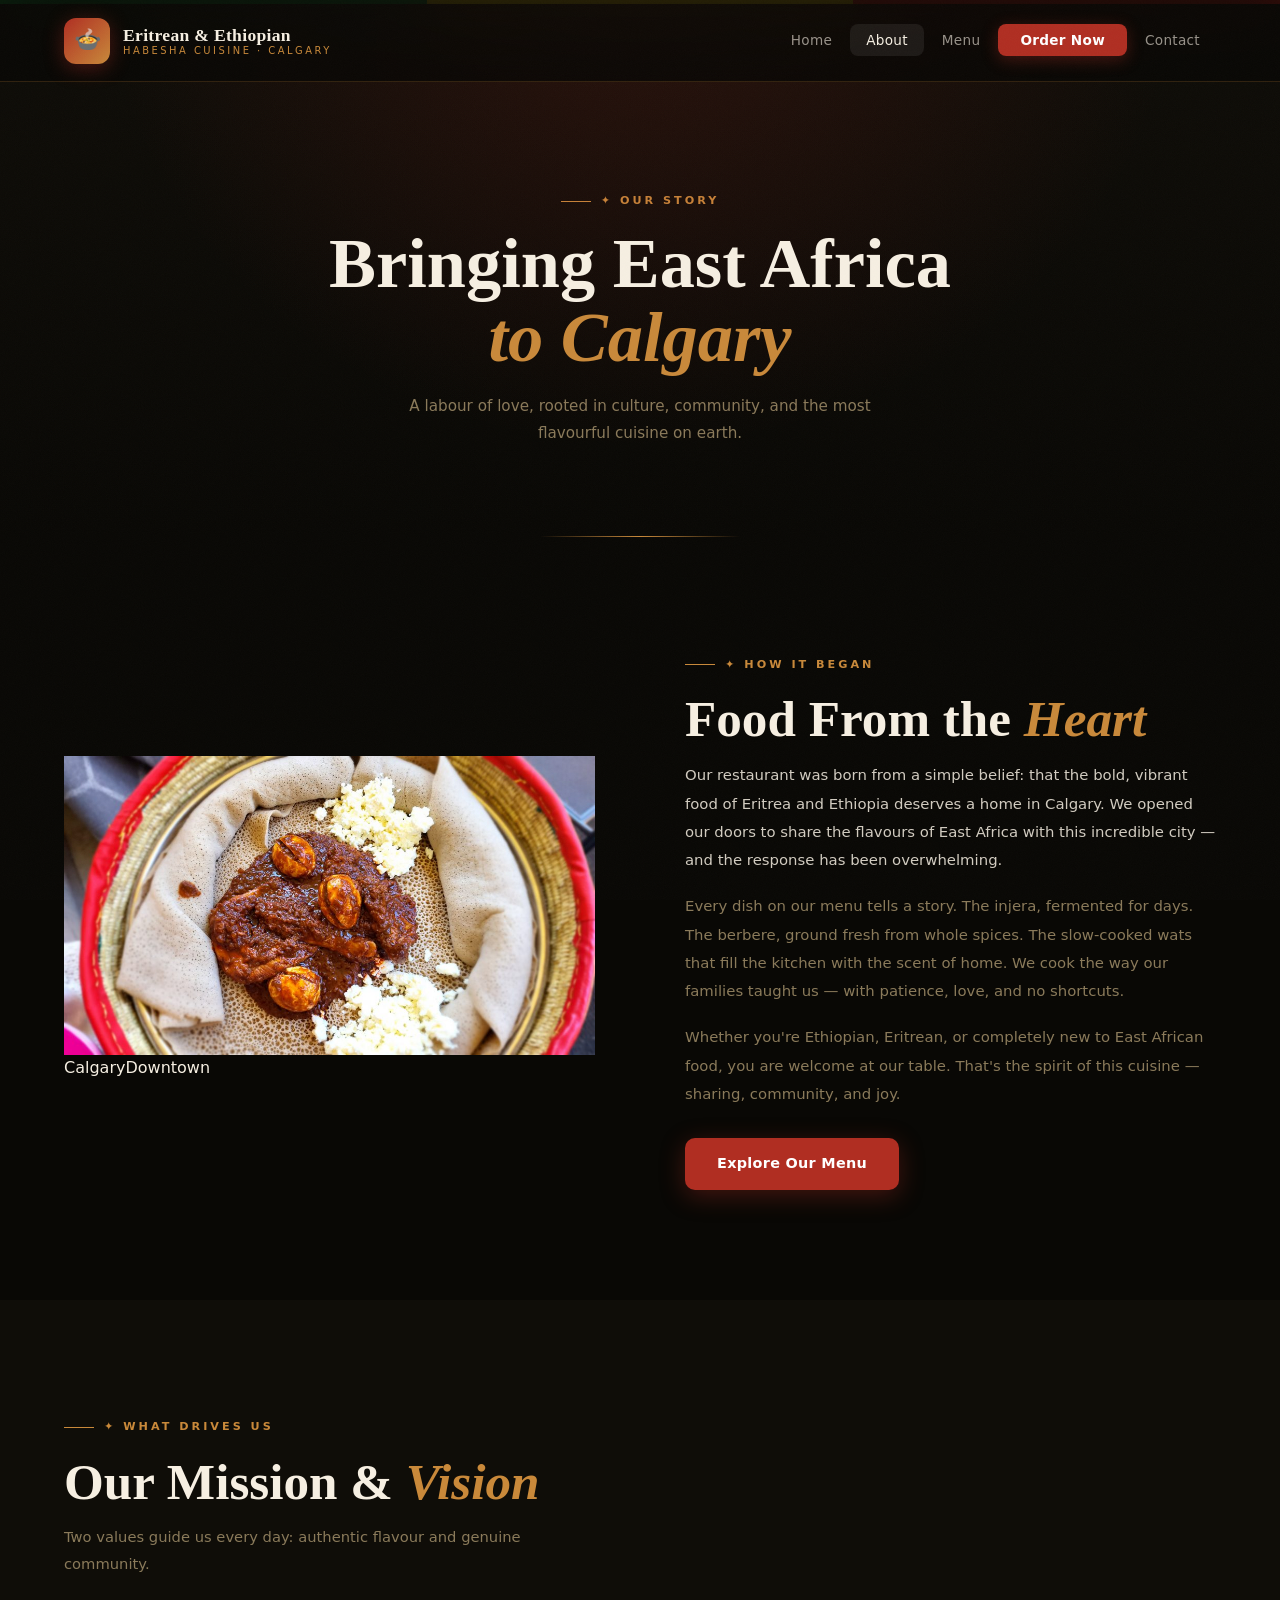
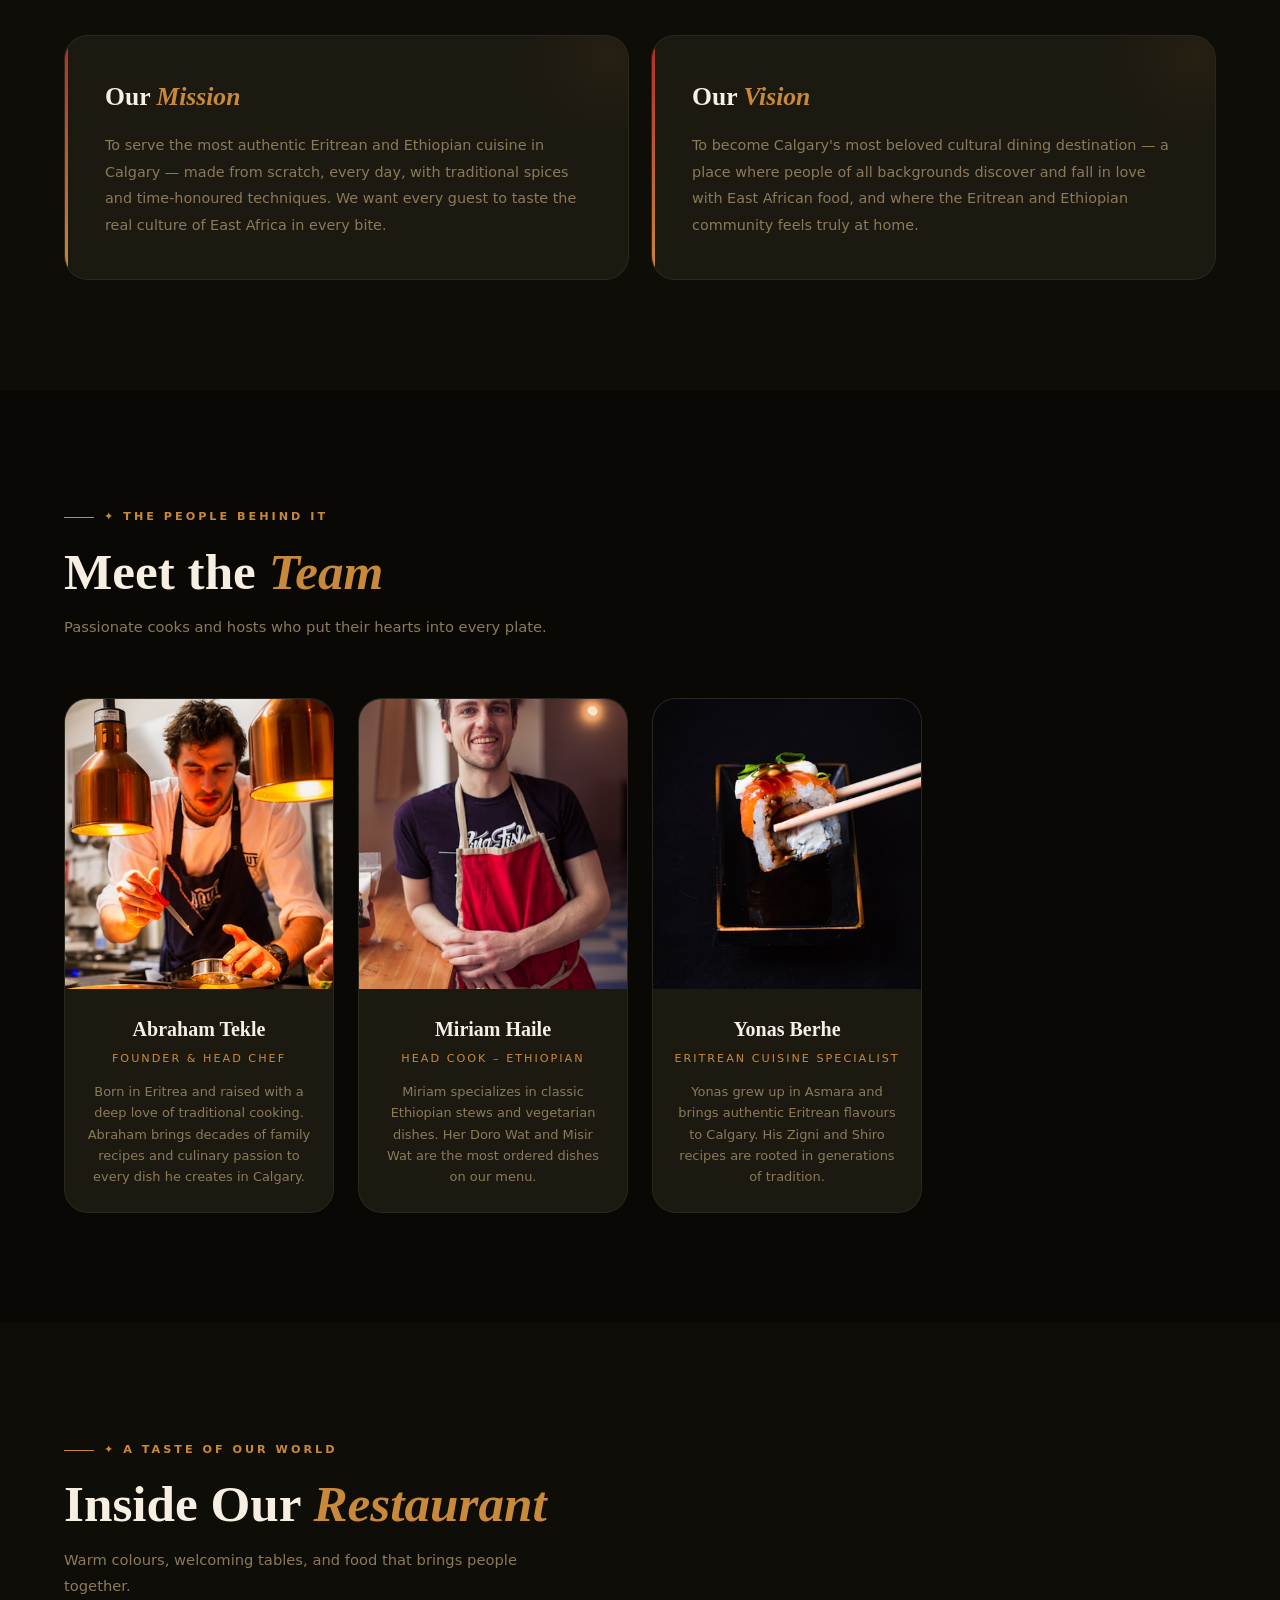
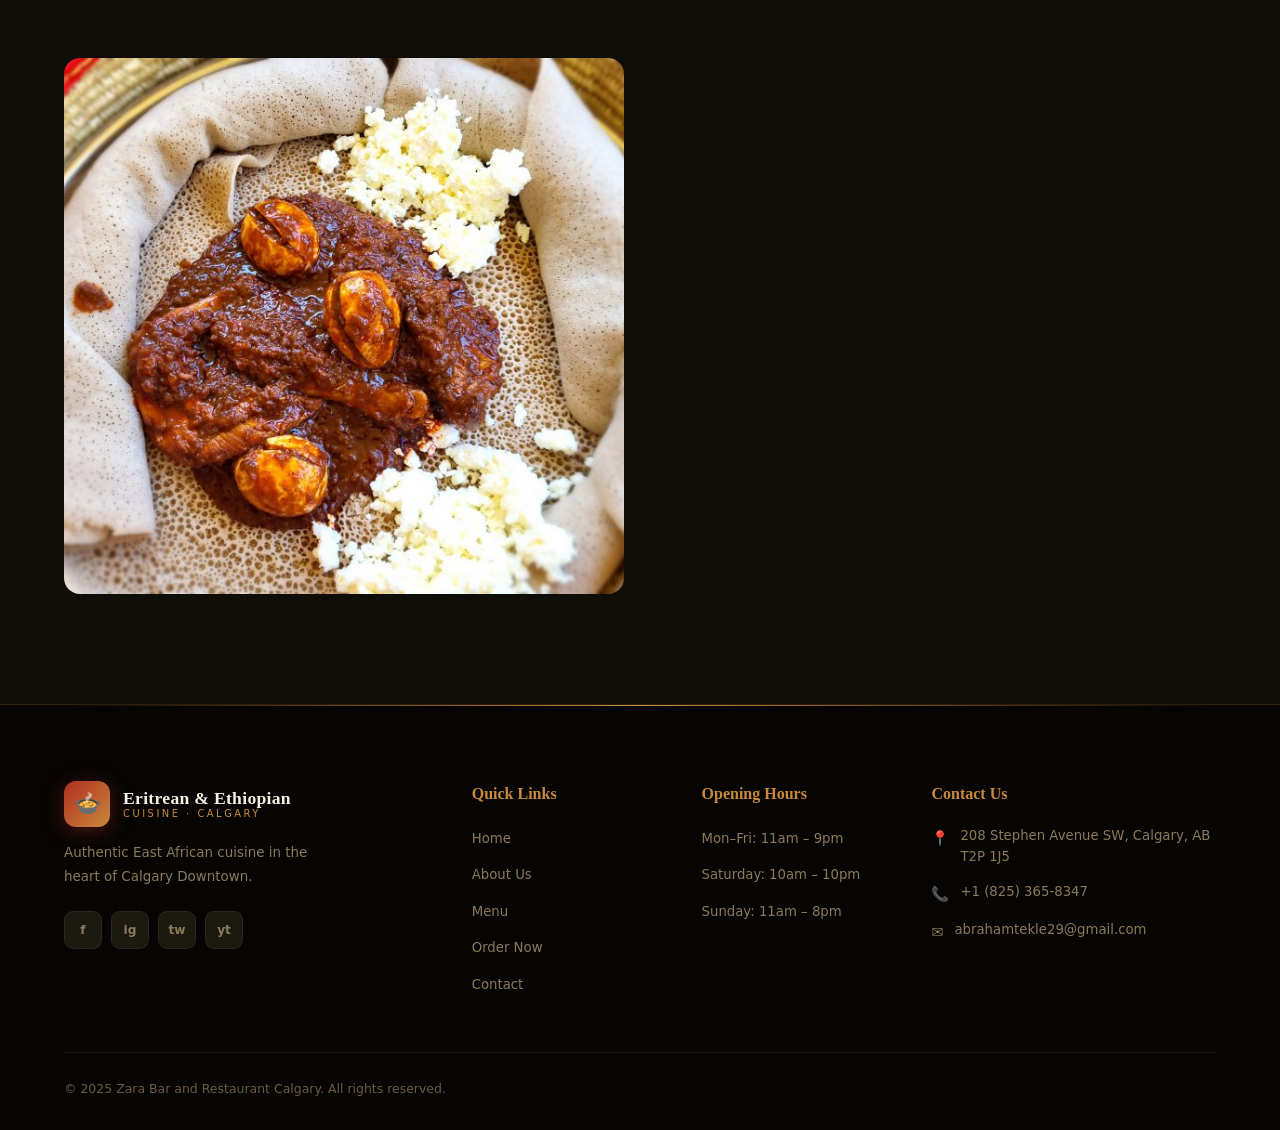
==== commit fc6cdf02: "Update logo subtitle to 'Habesha Cuisine'" ====
--- a/about.html
+++ b/about.html
@@ -11,7 +11,7 @@
 </head>
 <body>
 <nav class="nav" id="nav">
-  <a href="index.html" class="logo"><div class="logo-mark">🍲</div><div class="logo-text"><span class="logo-main">Eritrean & Ethiopian</span><span class="logo-sub">Cuisine · Calgary</span></div></a>
+  <a href="index.html" class="logo"><div class="logo-mark">🍲</div><div class="logo-text"><span class="logo-main">Eritrean & Ethiopian</span><span class="logo-sub">Habesha Cuisine · Calgary</span></div></a>
   <ul class="nav-links" id="navLinks">
     <li><a href="index.html">Home</a></li><li><a href="about.html" class="active">About</a></li>
     <li><a href="menu.html">Menu</a></li><li><a href="order.html" class="nav-cta">Order Now</a></li><li><a href="contact.html">Contact</a></li>
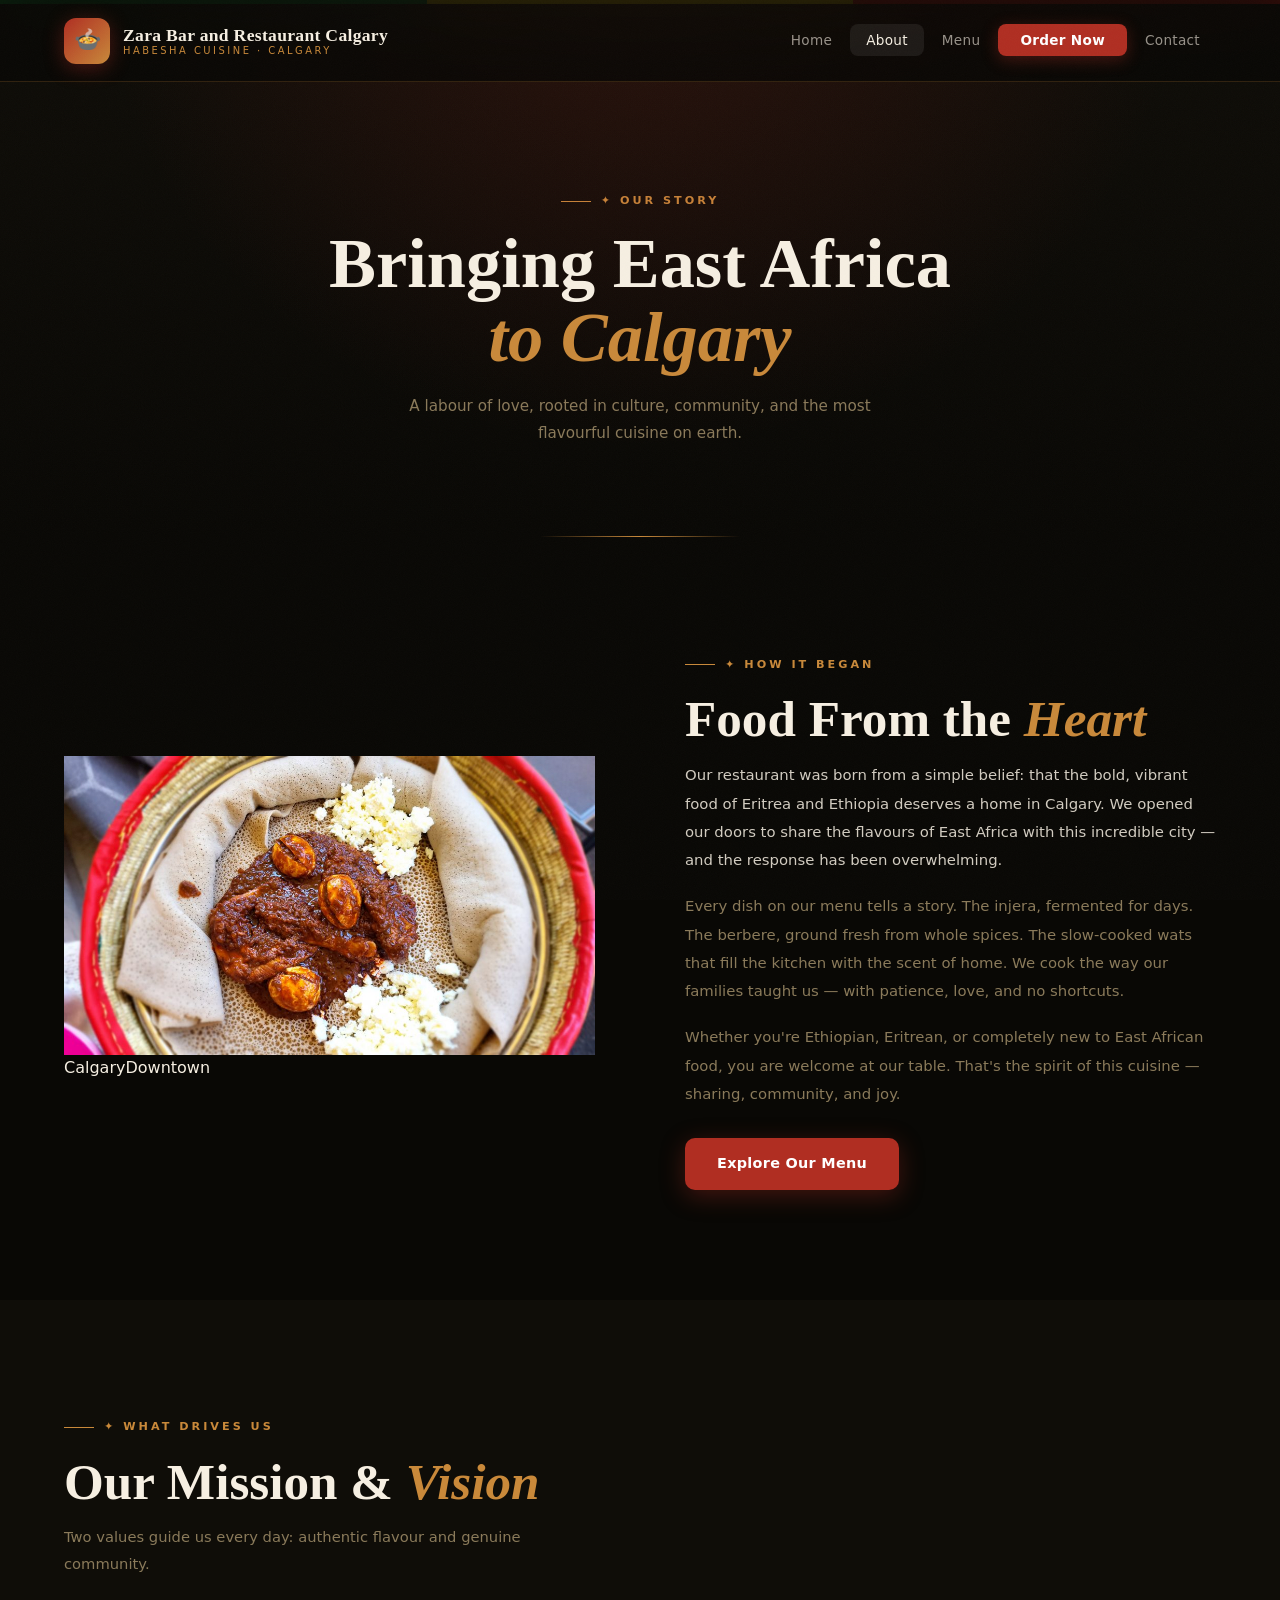
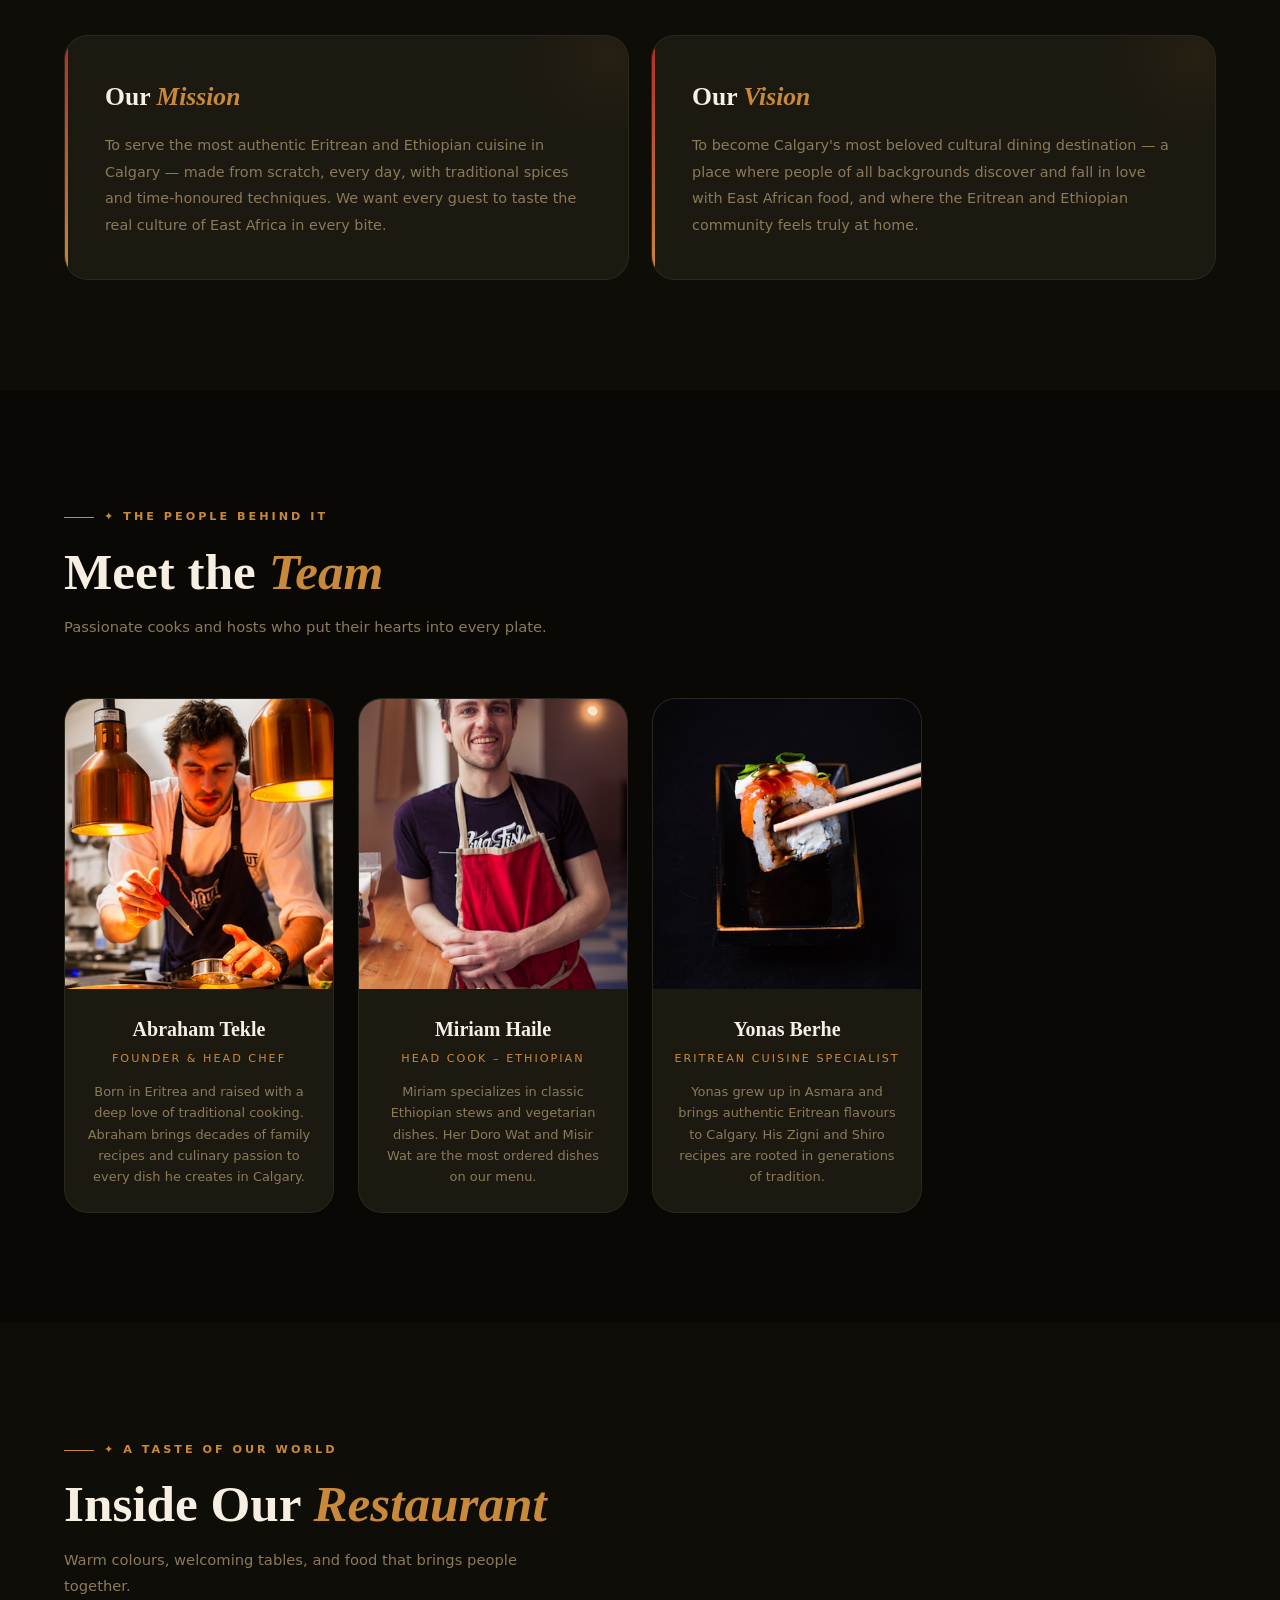
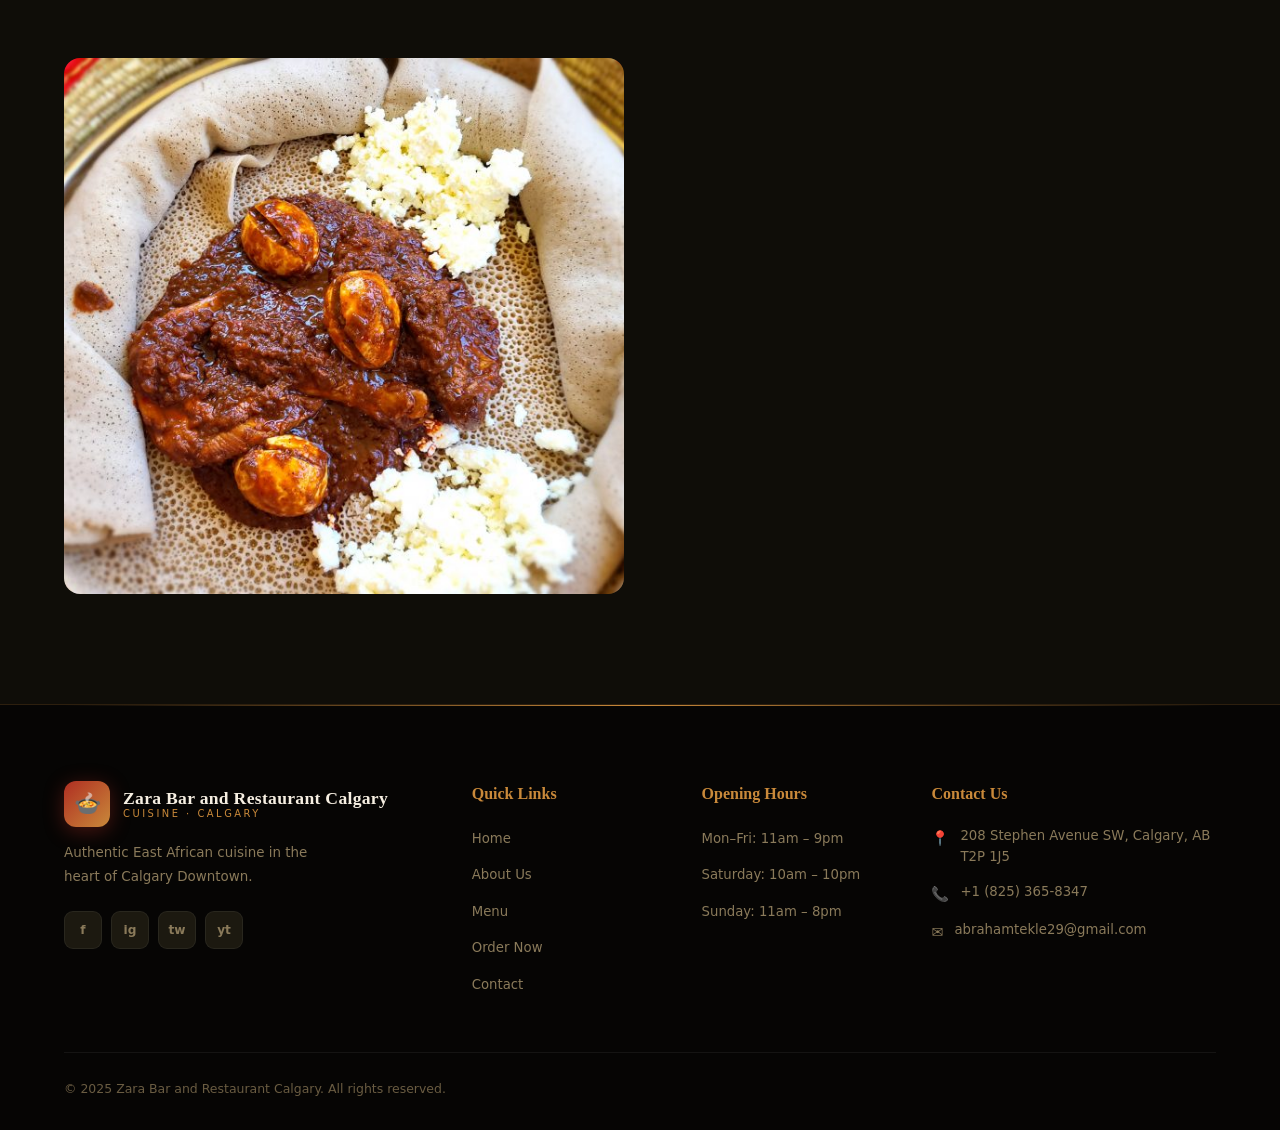
==== commit 15751b77: "Update about.html" ====
--- a/about.html
+++ b/about.html
@@ -11,7 +11,7 @@
 </head>
 <body>
 <nav class="nav" id="nav">
-  <a href="index.html" class="logo"><div class="logo-mark">🍲</div><div class="logo-text"><span class="logo-main">Eritrean & Ethiopian</span><span class="logo-sub">Habesha Cuisine · Calgary</span></div></a>
+  <a href="index.html" class="logo"><div class="logo-mark">🍲</div><div class="logo-text"><span class="logo-main">Zara Bar and Restaurant Calgary</span><span class="logo-sub">Habesha Cuisine · Calgary</span></div></a>
   <ul class="nav-links" id="navLinks">
     <li><a href="index.html">Home</a></li><li><a href="about.html" class="active">About</a></li>
     <li><a href="menu.html">Menu</a></li><li><a href="order.html" class="nav-cta">Order Now</a></li><li><a href="contact.html">Contact</a></li>
@@ -96,7 +96,7 @@
 
 <footer>
   <div class="footer-grid">
-    <div class="footer-brand"><a href="index.html" class="logo"><div class="logo-mark">🍲</div><div class="logo-text"><span class="logo-main">Eritrean & Ethiopian</span><span class="logo-sub">Cuisine · Calgary</span></div></a><p>Authentic East African cuisine in the heart of Calgary Downtown.</p><div class="socials"><a href="#">f</a><a href="#">ig</a><a href="#">tw</a><a href="#">yt</a></div></div>
+    <div class="footer-brand"><a href="index.html" class="logo"><div class="logo-mark">🍲</div><div class="logo-text"><span class="logo-main">Zara Bar and Restaurant Calgary</span><span class="logo-sub">Cuisine · Calgary</span></div></a><p>Authentic East African cuisine in the heart of Calgary Downtown.</p><div class="socials"><a href="#">f</a><a href="#">ig</a><a href="#">tw</a><a href="#">yt</a></div></div>
     <div class="footer-col"><h4>Quick Links</h4><ul><li><a href="index.html">Home</a></li><li><a href="about.html">About Us</a></li><li><a href="menu.html">Menu</a></li><li><a href="order.html">Order Now</a></li><li><a href="contact.html">Contact</a></li></ul></div>
     <div class="footer-col"><h4>Opening Hours</h4><ul><li><a href="#">Mon–Fri: 11am – 9pm</a></li><li><a href="#">Saturday: 10am – 10pm</a></li><li><a href="#">Sunday: 11am – 8pm</a></li></ul></div>
     <div class="footer-col"><h4>Contact Us</h4><div class="fci"><span class="ico">📍</span><span>208 Stephen Avenue SW, Calgary, AB T2P 1J5</span></div><div class="fci"><span class="ico">📞</span><span><a href="tel:+18253658347">+1 (825) 365-8347</a></span></div><div class="fci"><span class="ico">✉️</span><span><a href="mailto:abrahamtekle29@gmail.com">abrahamtekle29@gmail.com</a></span></div></div>
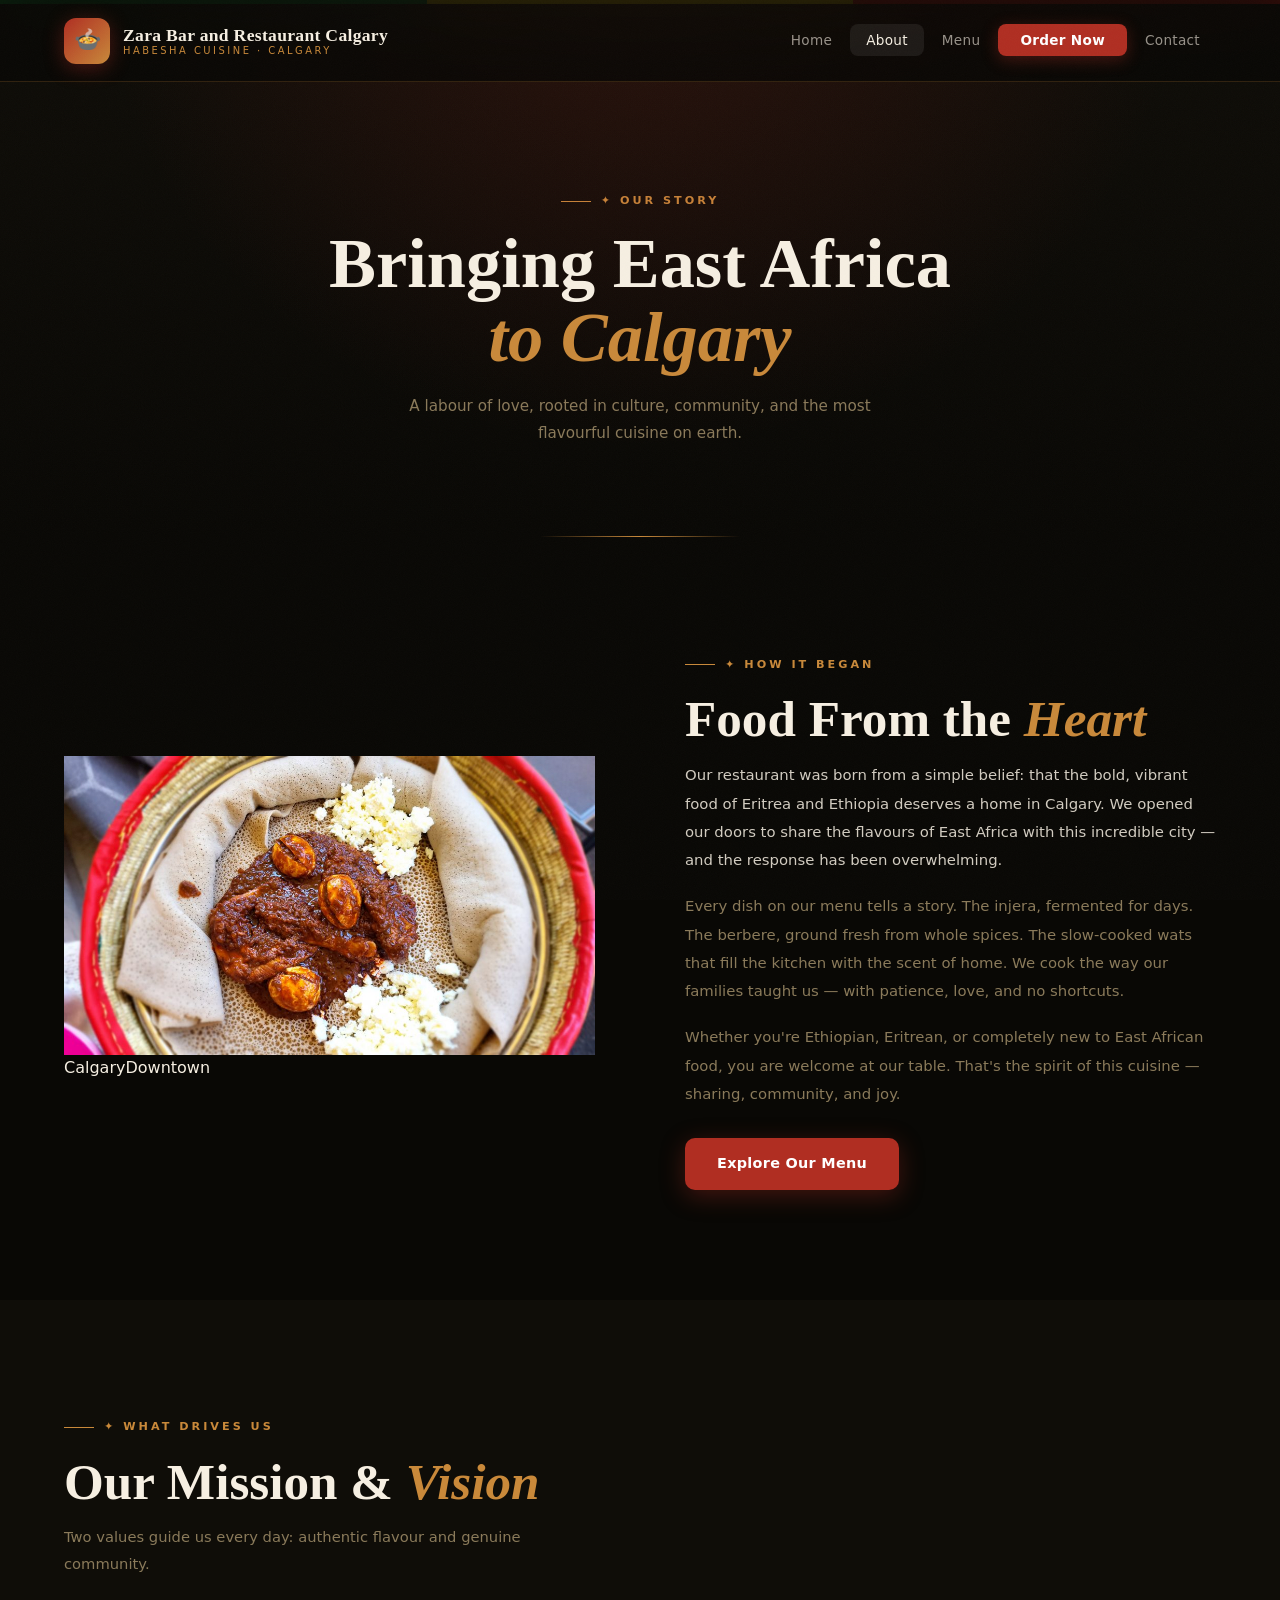
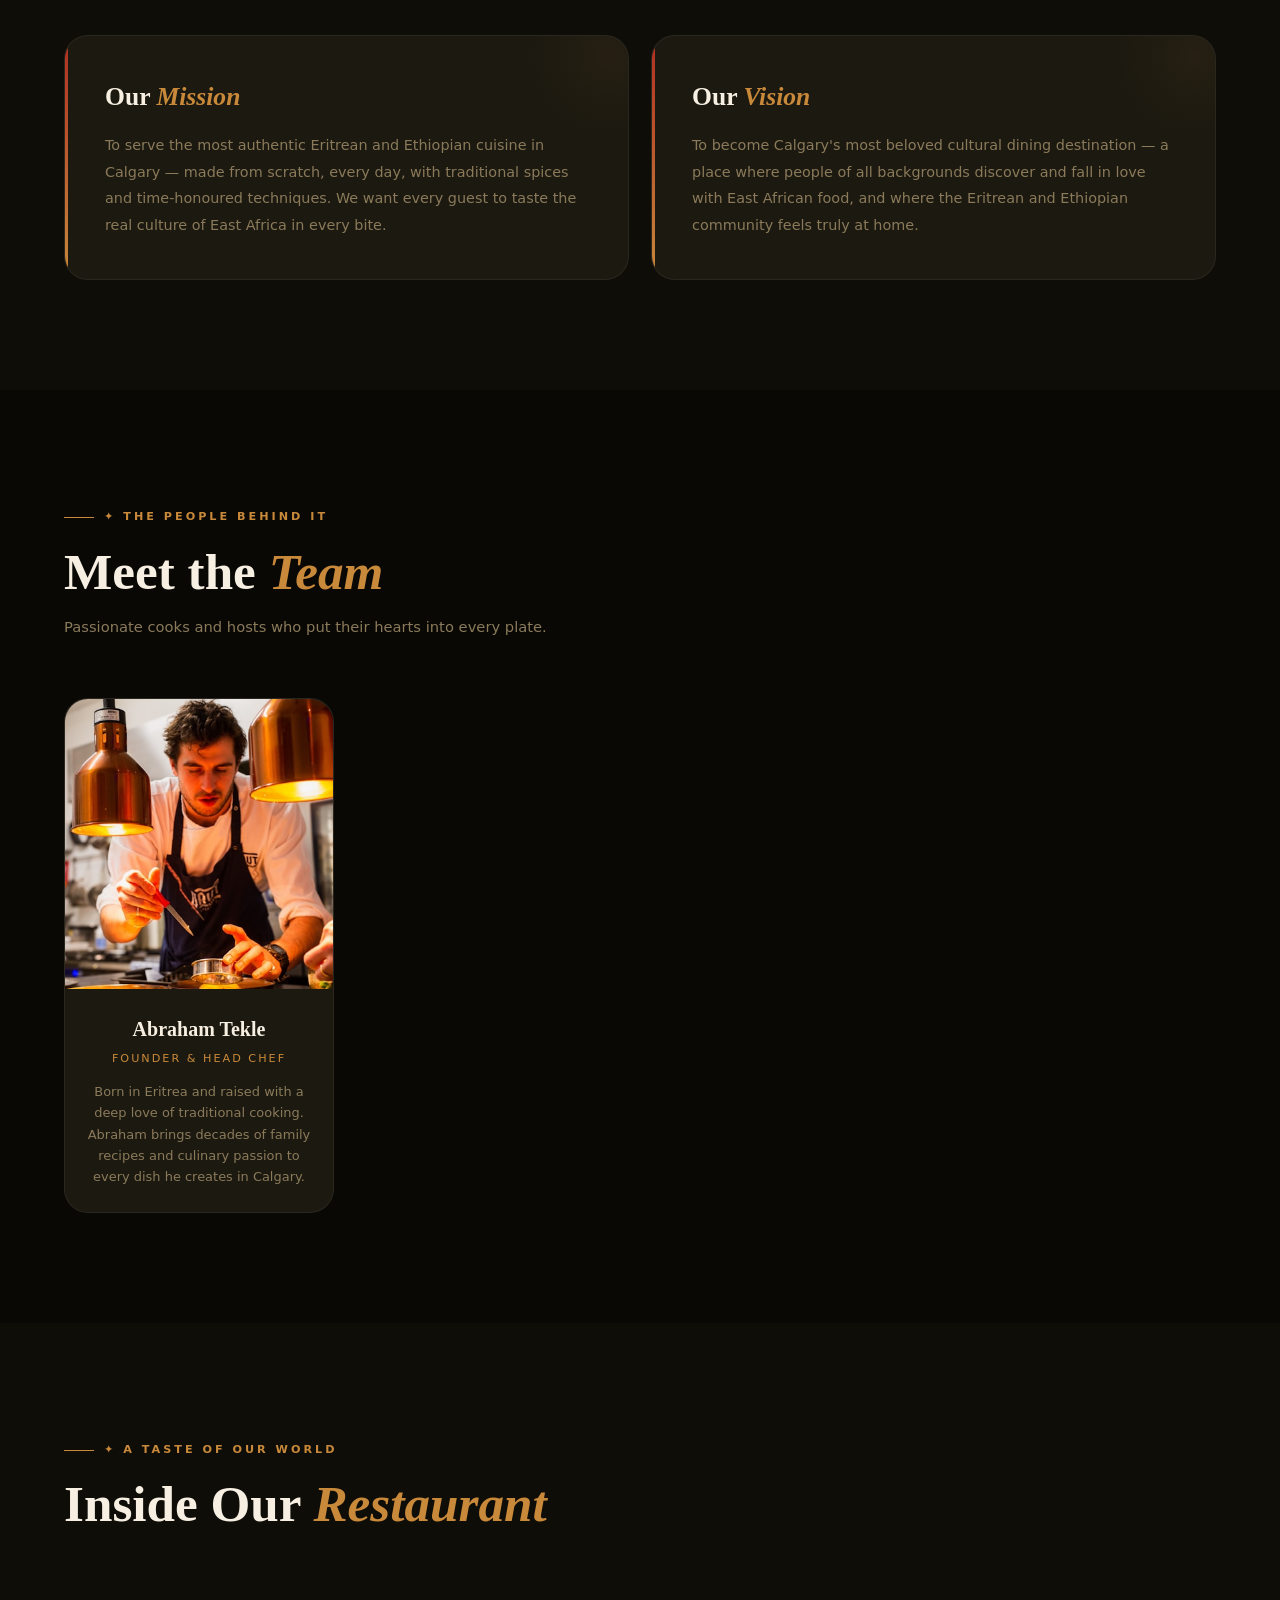
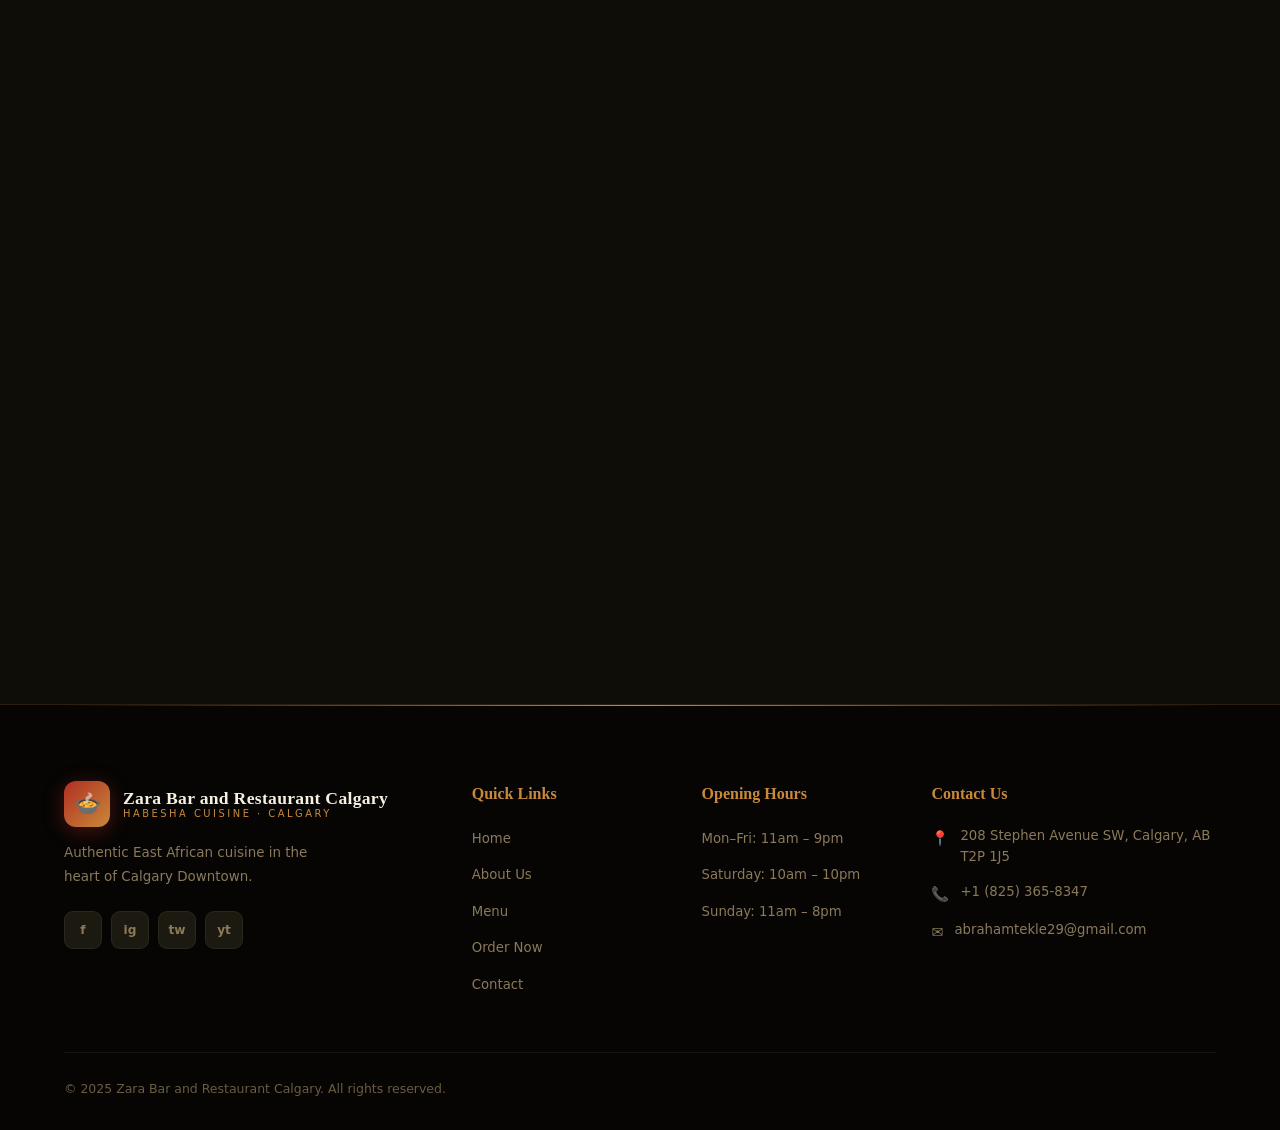
==== commit 26463eee: "Change cuisine type in footer from 'Cuisine' to 'Habesha Cuisine'" ====
--- a/about.html
+++ b/about.html
@@ -96,7 +96,7 @@
 
 <footer>
   <div class="footer-grid">
-    <div class="footer-brand"><a href="index.html" class="logo"><div class="logo-mark">🍲</div><div class="logo-text"><span class="logo-main">Zara Bar and Restaurant Calgary</span><span class="logo-sub">Cuisine · Calgary</span></div></a><p>Authentic East African cuisine in the heart of Calgary Downtown.</p><div class="socials"><a href="#">f</a><a href="#">ig</a><a href="#">tw</a><a href="#">yt</a></div></div>
+    <div class="footer-brand"><a href="index.html" class="logo"><div class="logo-mark">🍲</div><div class="logo-text"><span class="logo-main">Zara Bar and Restaurant Calgary</span><span class="logo-sub">Habesha Cuisine · Calgary</span></div></a><p>Authentic East African cuisine in the heart of Calgary Downtown.</p><div class="socials"><a href="#">f</a><a href="#">ig</a><a href="#">tw</a><a href="#">yt</a></div></div>
     <div class="footer-col"><h4>Quick Links</h4><ul><li><a href="index.html">Home</a></li><li><a href="about.html">About Us</a></li><li><a href="menu.html">Menu</a></li><li><a href="order.html">Order Now</a></li><li><a href="contact.html">Contact</a></li></ul></div>
     <div class="footer-col"><h4>Opening Hours</h4><ul><li><a href="#">Mon–Fri: 11am – 9pm</a></li><li><a href="#">Saturday: 10am – 10pm</a></li><li><a href="#">Sunday: 11am – 8pm</a></li></ul></div>
     <div class="footer-col"><h4>Contact Us</h4><div class="fci"><span class="ico">📍</span><span>208 Stephen Avenue SW, Calgary, AB T2P 1J5</span></div><div class="fci"><span class="ico">📞</span><span><a href="tel:+18253658347">+1 (825) 365-8347</a></span></div><div class="fci"><span class="ico">✉️</span><span><a href="mailto:abrahamtekle29@gmail.com">abrahamtekle29@gmail.com</a></span></div></div>
